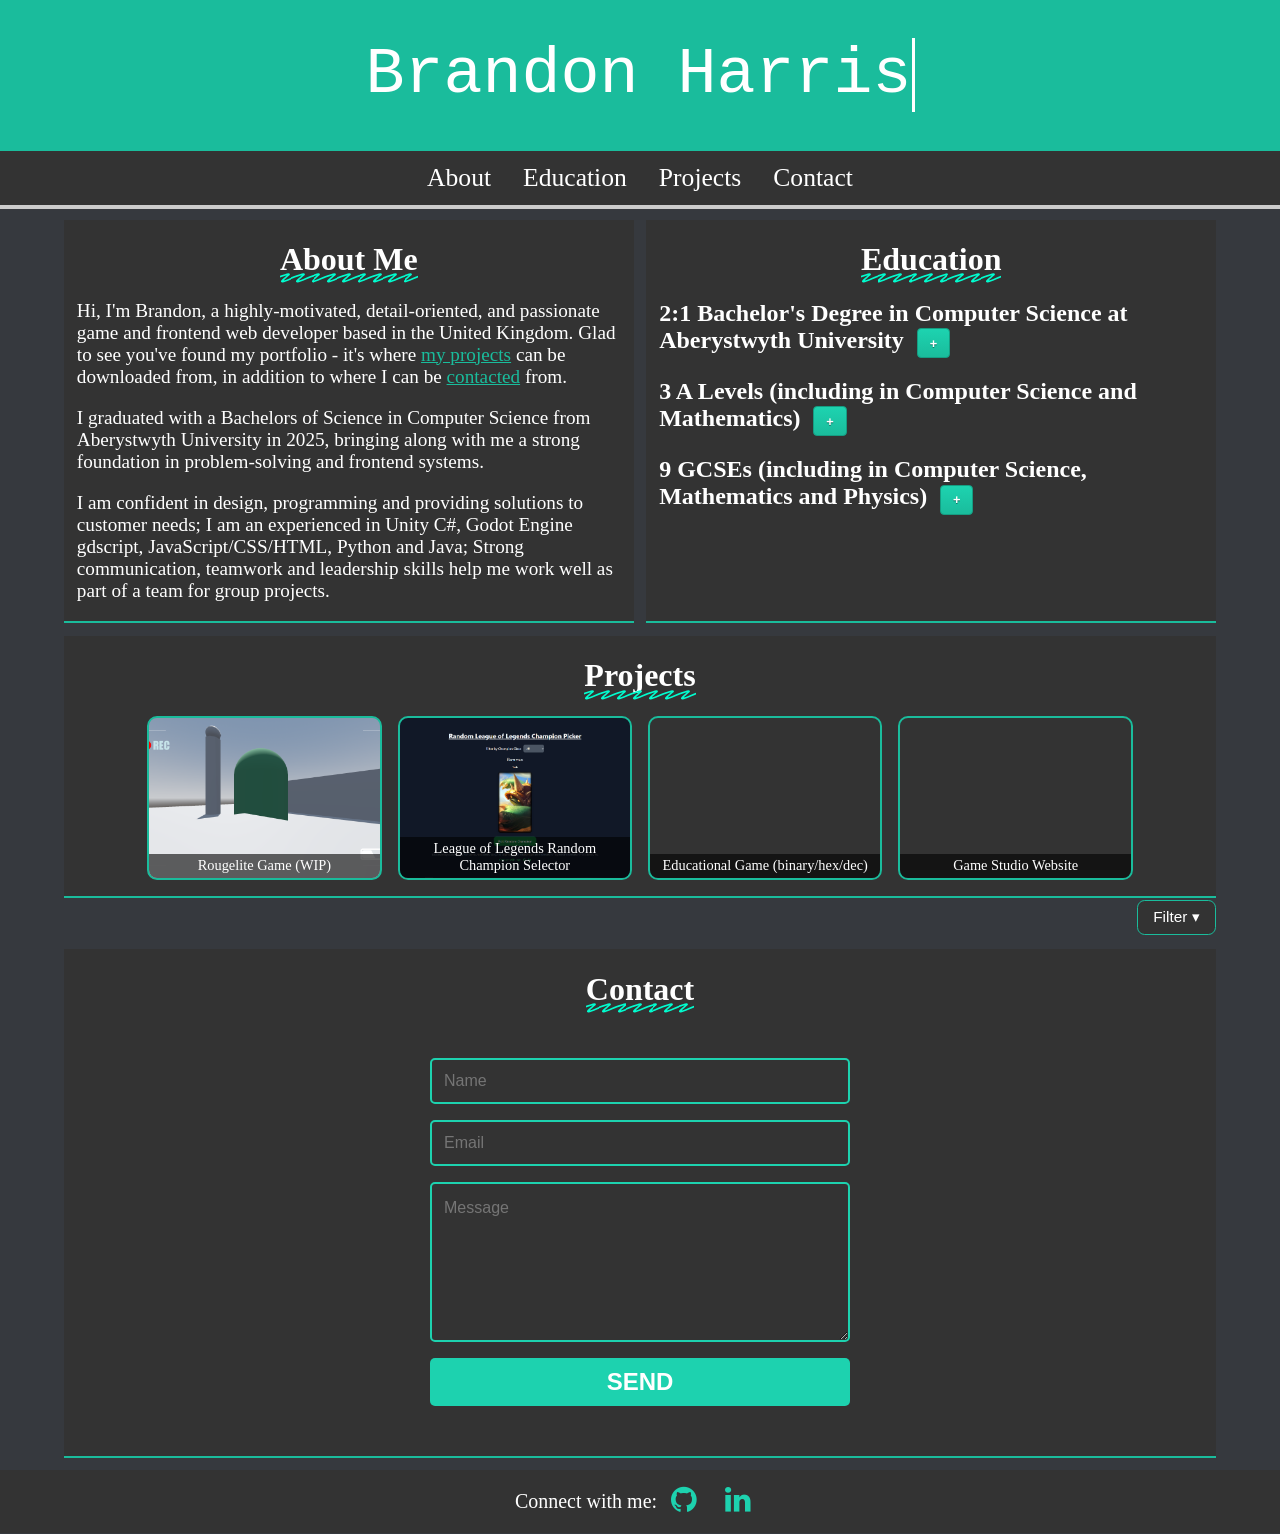
==== index.html @ b37c58f4 "Update index.html" ====
<!DOCTYPE html>
<html lang="en">
<head>
	<title>Brandon Harris: Friendly Neighbourhood Dev</title>
	<meta http-equiv="Content-Type" content="text/html; charset=utf-8">
	<meta property="og:title" content="Brandon Harris: Friendly Neighbourhood Dev">
	<meta name="viewport" content="width=device-width, initial-scale=1.0">
	<link rel="stylesheet" href="styles.css">
	<link rel="stylesheet" href="https://cdnjs.cloudflare.com/ajax/libs/font-awesome/4.7.0/css/font-awesome.min.css">

</head>

<body>
	<div class="header">
		<div class="wrapper">
			<div class="typing-demo">
				Brandon Harris
			</div>
		</div>
	</div>
	<div class="nav" id="nav">
		<ul>
			<li><a href="about.html">About</a></li>
			<li><a href="#education">Education</a></li>
			<li><a href="#projects">Projects</a></li>
			<li style="float:right"><a class="active" href="#contact">Contact</a></li>
		</ul>
		<div class="progress-container">
			<div class="progress-bar" id="indicator"></div>
		</div>
	</div>
	
	<div class="content">
		<div class="info-grid">
			<div class="sub-box base-box" id="about">
				<h1><span class="fancy">About Me</span></h1>
				<p>Hi, I'm Brandon, a highly-motivated, detail-oriented, and passionate game and frontend web developer based in the United Kingdom. Glad to see you've found my portfolio - it's where <a href="#projects">my projects</a> can be downloaded from, in addition to where I can be <a href="#contact">contacted</a> from.</p>
				<p>I graduated with a Bachelors of Science in Computer Science from Aberystwyth University in 2025, bringing along with me a strong foundation in problem-solving and frontend systems. </p>
				<p>I am confident in design, programming and providing solutions to customer needs; I am an experienced in Unity C#, Godot Engine gdscript, JavaScript/CSS/HTML, Python and Java; Strong communication, teamwork and leadership skills help me work well as part of a team for group projects.</p>
			</div>
			
			<div class="sub-box base-box" id="education">
				<h1><span class="fancy">Education</span></h1>
				<h2 data-id="bachelors">2:1 Bachelor's Degree in Computer Science at Aberystwyth University<button class="btn" onclick="displayText(this)">+</button></h2>
				<div class="revealed-content" style="display: none">
					<p>Experience and Skills gained:</p>
					<ul>
						<li>Game development pipeline as both an independent developer and leading a group project</li>
						<li>Developed communication skills by working on assigned cooperative projects alongside other students</li>
						<li>Confidence in Object-oriented Programming</li>
						<li>Programming languages worked with: Unity C#; Java; HTML/CSS/JavaScript; Kotlin; C & Arduino C.</li>
						<li>Understanding and effective application of advanced mathematical and computational concepts</li>
					</ul>
				</div>
				<h2 data-id="alevels">3 A Levels (including in Computer Science and Mathematics)<button class="btn" onclick="displayText(this)">+</button></h2>
				<div class="revealed-content" style="display: none">
					<p>Experience and Skills gained:</p>
					<ul>
						<li>Python: PyGame and simple Tkinter</li>
						<li>HTML and CSS: Simple static webpages</li>
						<li>Working with simple sorting algorithms and graphs</li>
						<li>More advanced programming knowledge (class inheritence and polymorphism; clear and concise commenting; clear naming conventions)</li>
					</ul>
				</div>
				<h2 data-id="gcses">9 GCSEs (including in Computer Science, Mathematics and Physics)<button class="btn" onclick="displayText(this)">+</button></h2>
				<div class="revealed-content" style="display: none">
					<p>Experience and Skills gained:</p>
					<ul>
						<li>Understanding of basic programming fundamentals (loops; methods; conditionals)</li>
						<li>Breaking down assigned problems into smaller, more managable tasks</li>
						<li>Developing and applying solutions to assigned problems</li>
					</ul>
				</div>
			</div>
		</div>

		<div class="box base-box" id="projects">
			<h1><span class="fancy">Projects</span></h1>
			<div class="project-list"></div>
			<button id="reveal-btn" class="btn">Show More Projects</button>
		</div>

		<div class="filter-wrapper">
			<button id="filterToggle" class="filter-btn">Filter ▾</button>
			<div id="filter-menu" class="filter-menu"></div>
		</div>

		<div class="box base-box" id="contact">
			<h1><span class="fancy">Contact</span></h1>
				<form action="https://formspree.io/f/mldpnpkn" method="POST">     
  					<input name="name" type="text" class="form-input" required placeholder="Name" />   
  					<input name="email" type="text" class="form-input" required placeholder="Email" />
  					<textarea name="message" class="form-input" required placeholder="Message"></textarea>
  					<input type="submit" value="SEND"/>
				</form>
		</div>

		<footer>
			<div id="socials">
				<ul>
					<li><p>Connect with me:</p></li>
					<li><a href="https://github.com/bharris-dev" class="fa fa-github"></a></li>
					<li><a href="https://www.linkedin.com/in/brandon-harris-dev/" class="fa fa-linkedin"></a></li>
				</ul>
			</div>
		</footer>	
		<!--<p class="modded" id="last_Mod"></p>-->
	
	<!-- Scripts Here -->
	
	<!-- Stickies navigation bar and scroll indicator to top when scrolled down -->
	<script src="/scripts/stickynav.js"></script>
	<!-- Click button to reveal text --> 
	<script src="/scripts/displaytext.js"></script>
	<script src="/scripts/projecttags.js"></script>
	<script src="/scripts/projects.js"></script>
	<script src="/scripts/updatecards.js"></script>
</body>
</html>
---- styles.css ----
/*
    REMINDERS
    ==============

    1. Create efficient media queries
*/

/* Google Fonts */
@import url(https://fonts.googleapis.com/css?family=Anonymous+Pro);

html{
    scroll-padding-top: 6vh;
    scroll-behavior: smooth;
}

body{
    background-color: #36393e;
}

html, body{
    margin: 0;
    padding: 0;
}

.header {
  padding: 3vw;
  text-align: center;
  background-color: #1abc9c;
  color: white;
}

.wrapper {
  display: grid;
  place-items: center;
}

.typing-demo {
  width: 14ch;
  animation: typing 2s steps(22), blink .5s step-end infinite alternate;
  white-space: nowrap;
  overflow: hidden;
  border-right: 3px solid;
  font-family: monospace;
  font-size: 5em;
}

@keyframes typing {
  from { width: 0 }
}
@keyframes blink {
  50% { border-color: transparent }
}

.nav{
    background-color: #333;
    overflow: hidden;
    font-size: clamp(1.2rem, 2vw, 2rem);
    z-index: 1;
}

.sticky {
    position: fixed;
    width:100%;
    top: 0;
    transition:0.5s;
    box-shadow: 0px 0px 20px black;
}

.sticky + .content{
    padding-top: 7vh;
}

.nav ul {
  list-style-type: none;
  margin: 0;
  padding: 0;
  overflow: hidden;
  display: flex;
  justify-content: center;
}

.nav li { float: left; }

.nav li a {
  display: block;
  color: white;
  text-align: center;
  padding: 0.75rem 1rem;
  text-decoration: none;
}

.nav li a:hover {
  background-color: #111;
}

/* Progress bar */
.progress-container {
  width: 100%;
  height: 4px;
  background: #ccc;
}

.progress-bar {
  height: 4px;
  background-image: linear-gradient(to right, #2CB1E0 , #1abc9c);
  width: 0%;
}

/* Boxes */
.base-box h1 {
    font-size: clamp(1.5rem, 2.5vw, 2.25rem);
    text-align: center;
}

.base-box h2{
    margin-left: 1vw;
	margin-right: 1vw;
}

.fancy {
  position: relative;
  white-space: nowrap;
}
.fancy:after {
    --deco-height: 0.3125em;
    content: "";
    position: absolute;
    left: 0;
    right: 0;
    bottom: calc(var(--deco-height) * -0.625);
    height: var(--deco-height);
    background-image: url("data:image/svg+xml,%3Csvg width='100' height='64' fill='none' xmlns='http://www.w3.org/2000/svg'%3E%3Cg clip-path='url(%23a)'%3E%3Cpath d='M-17 30.5C-1 22 72-4 54 13 37.9 28.2-2.5 57.5 16 55.5s72-29 104-40' stroke='%2300FDCF' stroke-width='10'/%3E%3C/g%3E%3Cdefs%3E%3CclipPath id='a'%3E%3Cpath fill='%23fff' d='M0 0h100v64H0z'/%3E%3C/clipPath%3E%3C/defs%3E%3C/svg%3E%0A");
    background-size: auto 100%;
    background-repeat: round;
    background-position: 0em;
}

.base-box p {
    font-size: clamp(1rem, 1.5vw, 1.25rem);
    margin-left: 1vw;
	margin-right: 1vw;
}

.base-box a {
    color: #1abc9c;
}

.base-box a:hover { color: gray; }

.box + .box{
    margin-top: 1vw;
}

.box{
    margin: 0.15vw;
    margin-top: -0.15vw;
    margin-left: 5vw;
    margin-right: 5vw;
    background-color: #333;
    overflow: hidden;
    border-bottom: 2px solid #1abc9c;
    color: white;
}

.info-grid {
    margin: 0.15vw;
    margin-top: 0.85vw;
    margin-left: 5vw;
    margin-right: 5vw;
    display: grid;
    grid-template-columns: 1fr 1fr;
    gap: 1vw;
    box-sizing: border-box;
}

.sub-box{
    color: white;
    background-color: #333;
    border-bottom: 2px solid #1abc9c;
}

.info-grid + .box{
    margin-top: 1vw;
}

.modded {
    color: gray;
    text-align: center;
}

.btn {
    margin-left: 1vw;
    background: linear-gradient(to bottom, #1dd2af 5%, #1abc9c 100%);
    background-color: #1abc9c;
    border-radius: 4px;
    border: 1px solid #159d82;
    display: inline-block;
    cursor: pointer;
    color: #ffffff;
    font-family: Arial;
    font-size: clamp(0.8rem, 0.9vw, 1rem);
    font-weight: bold;
    padding: 0.4rem 0.75rem;
    text-decoration: none;
    text-shadow: 0px 1px 0px #147a66;
}

.btn:hover, .btn.active {
    background:linear-gradient(to bottom, #b35252 5%, #b35959 100%);
    background-color:#b35252; 
    box-shadow: 0px 10px 14px -7px #732727;
    border:1px solid #8f2929;
    text-shadow:0px 1px 0px #8a3d3d;
}
.btn:active {
    position:relative;
    top:1px;
}

/* Modal */
.modal {
    display: none;
    position: fixed;
    z-index: 1000;
    left: 0;
    top: 0;
    width: 100%;
    height: 100%;
    overflow: auto;
    background-color: rgba(0, 0, 0, 0.7);
    animation: fadeIn 0.3s ease-in-out;
}

.modal-content {
    background-color: #333;
    color: white;
    margin: 8% auto;
    padding: 25px 35px;
    border-radius: 12px;
    border: 2px solid #1abc9c;
    width: min(90%, 44rem);
    box-shadow: 0 0 25px rgba(0, 0, 0, 0.5);
    animation: slideUp 0.3s ease-in-out;
    font-family: 'Anonymous Pro', monospace;
}

.close {
    color: #aaa;
    float: right;
    font-size: 28px;
    font-weight: bold;
    cursor: pointer;
    transition: color 0.2s ease;
}

.close:hover { color: #1abc9c; }

@keyframes fadeIn {
    from { opacity: 0; }
    to { opacity: 1; }
}

@keyframes slideUp {
    from {
        transform: translateY(30px);
        opacity: 0;
    }
    to {
        transform: translateY(0);
        opacity: 1;
    }
}

body.modal-open { overflow: hidden; }

.modal-images {
  display: flex;
  flex-wrap: wrap;
  justify-content: center;
  gap: 1rem;
  margin-top: 1rem;
}

.modal-images img {
  width: 200px;
  height: auto;
  border-radius: 10px;
  box-shadow: 0 0 10px rgba(0,0,0,0.3);
  transition: transform 0.2s;
}

.modal-images img:hover { transform: scale(1.05); }

/* Projects */

#projects {
    position: relative;
}

.project-list {
  display: flex;
  flex-wrap: wrap;
  gap: 1em;
  justify-content: center;
  margin-bottom: 1em;
}

.project-card {
  width: clamp(14rem, 18vw, 18rem);
  height: clamp(10rem, 15vw, 15rem);
  border-radius: 0.625em;
  overflow: hidden;
  cursor: pointer;
  position: relative;
  border: 2px solid #1abc9c;
  background-color: #333;
  background-size: cover;
  background-position: center;
  display: flex;
  align-items: flex-end;
  transition: transform 0.2s, box-shadow 0.2s, max-height 0.5s ease, opacity 0.5s ease;
  max-height: 10em;
  opacity: 1;
}

.project-card.hidden {
  max-height: 0;
  opacity: 0;
  margin: 0;
  padding: 0;
  pointer-events: none;
}

.project-card:hover {
  transform: scale(1.05);
  box-shadow: 0 0 10px #1abc9c;
}

.project-card p {
  background: rgba(0,0,0,0.6);
  width: 100%;
  text-align: center;
  margin: 0;
  padding: 0.25em;
  font-size: 0.9em;
  color: white;
}

#reveal-btn {
  display: block;
  margin: 0 auto 1em auto;
}

/* Forms */
form { max-width:420px; margin:50px auto; }

.form-input {
  color:white;
  font-family: Helvetica, Arial, sans-serif;
  font-weight:500;
  font-size: clamp(1rem, 1.2vw, 1.125rem);
  border-radius: 5px;
  background-color: transparent;
  border:2px solid #1dd2af;
  transition: all 0.3s;
  padding: 0.75rem;
  margin-bottom: 1rem;
  width:100%;
  box-sizing: border-box;
  outline:0;
}

.form-input:focus { border:2px solid #b35252; }

textarea {
  height: 10rem;
  line-height: 150%;
  resize:vertical;
}

[type="submit"] {
  font-family: 'Montserrat', Arial, Helvetica, sans-serif;
  width: 100%;
  background:#1dd2af;
  border-radius:5px;
  border:0;
  cursor:pointer;
  color:white;
  font-size: clamp(1.2rem, 2vw, 1.5rem);
  padding-top:10px;
  padding-bottom:10px;
  transition: all 0.3s;
  margin-top:-4px;
  font-weight:700;
}
[type="submit"]:hover {
    background: linear-gradient(45deg, #dfc016, #df2a2a);
}

/* Footer */
footer{
    text-align: center;
    background-color: #333;
    overflow: hidden;
    font-size: 1.25em;
    color: white;
}

.fa{
    color: #1dd2af;
    padding: 14px;
    text-decoration: none;
}

.fa:hover{ opacity: 0.7; }

footer a.fa{
    font-size: 1.5em;
}

footer ul {
    display: flex;
    justify-content: center;
    list-style: none;
    margin: 0 auto;
    padding: 0;
}

footer li{
    display: inline;
}

.box + footer{
    margin-top: 1vw;
}

/* Filter wrapper sits above the box */
.filter-wrapper {
    position: relative; /* so dropdown is positioned relative to button */
    margin-left: 5vw;   /* aligns with box margins */
    margin-right: 5vw;
    margin-bottom: 1em; /* spacing above the box */
    z-index: 200;       /* floats above everything */
}

/* Filter Toggle Button */
.filter-btn {
    padding: 0.5em 1em;
    border: 1px solid #1abc9c;
    border-radius: 0.5em;
    background: #333;
    color: white;
    cursor: pointer;
    font-size: clamp(0.9rem, 1.2vw, 1rem);
    transition: background .2s, color .2s;
}

.filter-btn:hover {
    background: #1abc9c;
    color: black;
}

/* Dropdown Menu */
.filter-wrapper {
    position: relative;   /* relative positioning for the dropdown */
    display: flex;
    justify-content: flex-end; /* aligns button to the right */
    margin-left: 5vw;     /* same horizontal margin as box */
    margin-right: 5vw;
    margin-bottom: 1em;   /* spacing above box */
    width: calc(100% - 10vw); /* matches box width */
    z-index: 200;
}

/* Filter button */
.filter-btn {
    padding: 0.5em 1em;
    border: 1px solid #1abc9c;
    border-radius: 0.5em;
    background: #333;
    color: white;
    cursor: pointer;
    font-size: clamp(0.9rem, 1.2vw, 1rem);
    transition: background .2s, color .2s;
}

.filter-btn:hover {
    background: #1abc9c;
    color: black;
}

/* Dropdown Menu */
.filter-menu {
    position: absolute;
    top: 100%;
    right: 0;

    background: #333;
    border: 1px solid #1abc9c;
    border-radius: 0.75em;
    padding: 0.75em;

    min-width: 12rem;
    max-width: min(90vw, 26rem);

    display: grid;
    grid-template-columns: repeat(auto-fill, minmax(min(7rem, 40%), 1fr));
    gap: 0.5em;

    box-shadow: 0 4px 22px rgba(0,0,0,0.35);

    opacity: 0;
    pointer-events: none;
    transform: translateY(-8px);
    transition: opacity .18s ease, transform .18s ease;

    z-index: 999;
}

.filter-menu.open {
    opacity: 1;
    pointer-events: all;
    transform: translateY(0);
}

/* Labels inside dropdown */
.filter-menu label {
    display: flex;
    align-items: center;
    gap: 0.4em;

    background: #444;
    padding: 0.5em 0.6em;
    border-radius: 0.5em;
    cursor: pointer;

    font-size: clamp(0.8rem, 1vw, 0.95rem);
    color: white;
    user-select: none;
    transition: background .15s ease;
}

.filter-menu label:hover {
    background: #555;
}

.filter-menu input[type="checkbox"] {
    width: 1rem;
    height: 1rem;
    accent-color: #1abc9c;
}

@media only screen and (max-width: 1000px) {

    .typing-demo {
      font-size: 3em;
    }

	.info-grid {
		margin-top: 3.55vw;
		grid-template-columns: 1fr;
		row-gap: 3vw;
	}

    .base-box h1 {
        font-size: 1.15em;
    }

    .base-box h2{
        font-size: 1em;
    }

    .base-box p {
        font-size: 0.8em;
    }

	.info-grid + .box{
		margin-top: 3vw;
	}

	.box + .box{
		margin-top: 3vw;
	}

    .modded{
        font-size: 0.75em;
    }

    .project-card {
        width: 140px;
        height: 120px;
    }

    .project-info h2 {
        font-size: 0.85em;
    }

    .project-info p {
        font-size: 0.65em;
    }

	form {
        max-width: 90%;
        margin: 30px auto;
    }

    .form-input {
        font-size: 1rem;
        padding: 0.6rem;
    }

    textarea {
        height: 7rem;
    }

    [type="submit"] {
        font-size: 1.1rem;
        padding: 0.6rem;
    }

	.box + footer{
		margin-top: 3vw;
	}

    .filter-wrapper {
        width: 90%;
        margin-left: 5%;
        margin-right: 5%;
    }

    .filter-btn {
        font-size: clamp(0.7rem, 2vw, 0.9rem);
        padding: 0.4em 0.8em;
    }

    .filter-menu {
        min-width: 10rem;
        grid-template-columns: repeat(auto-fill, minmax(min(6rem, 45%), 1fr));
        padding: 0.5em;
    }

    .filter-menu label {
        font-size: clamp(0.7rem, 1.5vw, 0.85rem);
        padding: 0.4em 0.5em;
    }
}
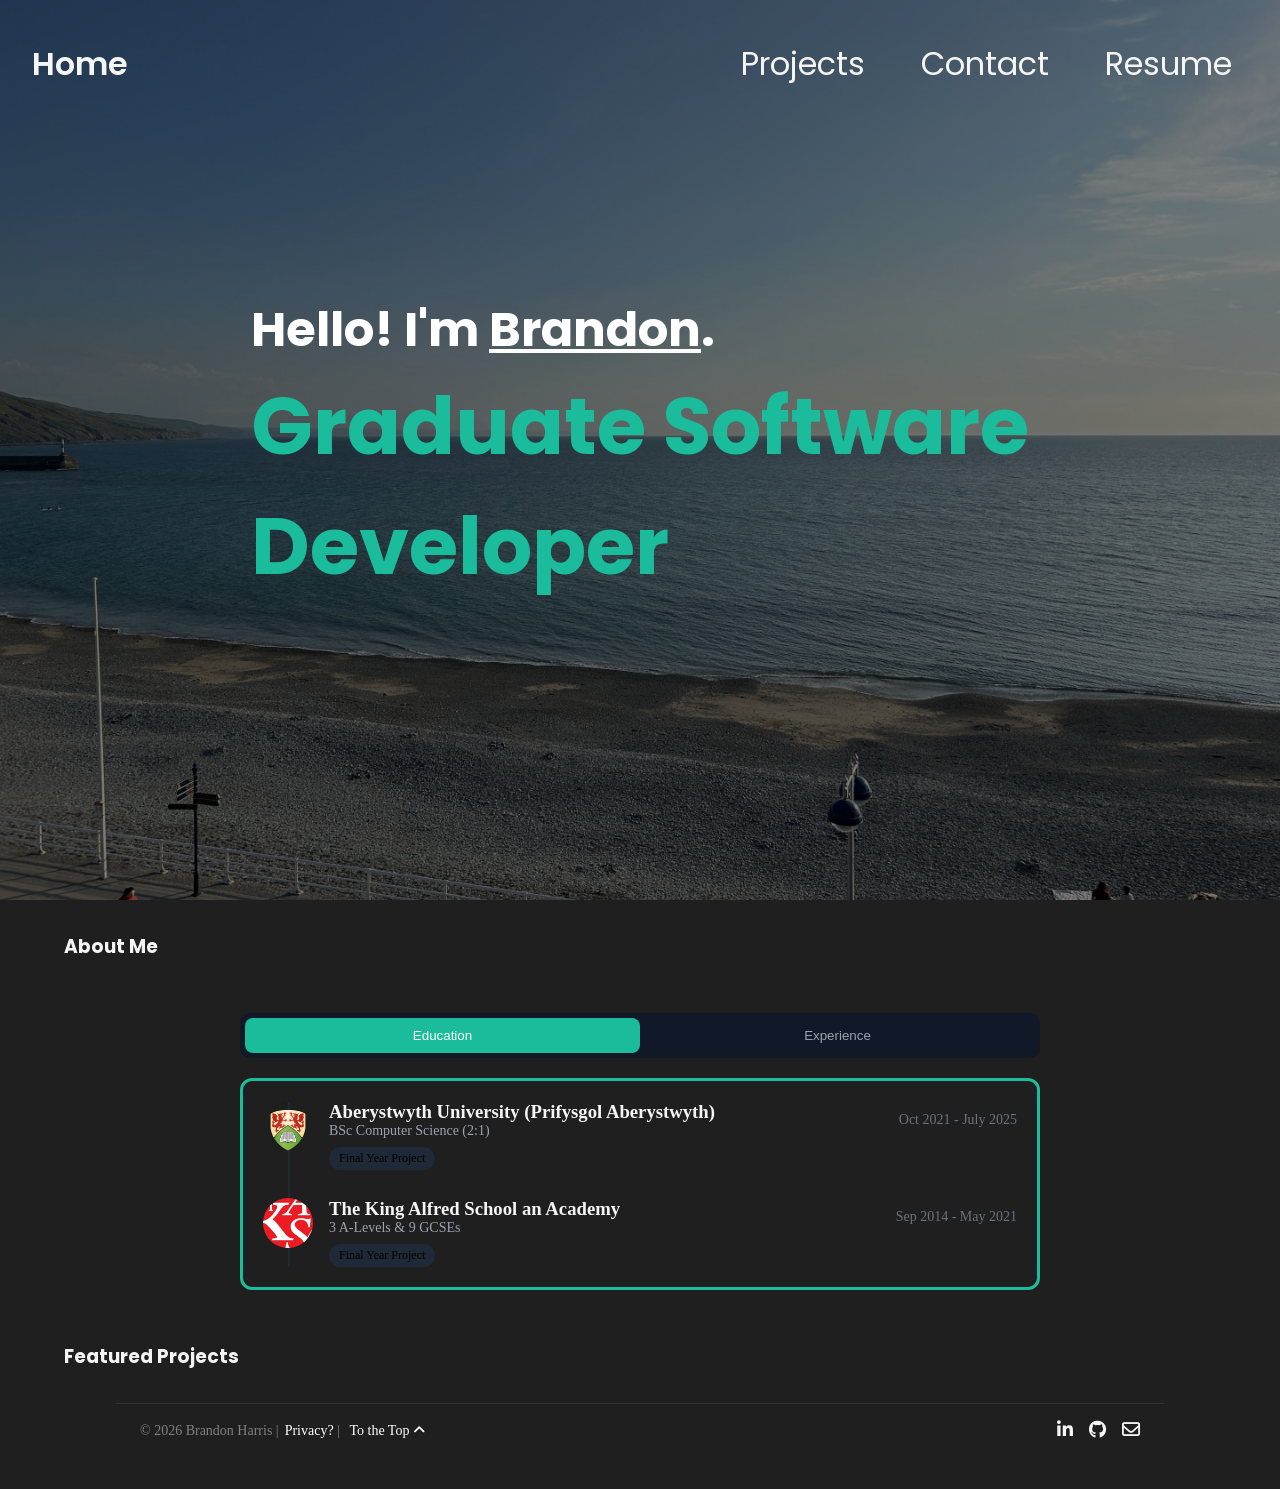
==== commit 23a260cf: "New website layout" ====
--- a/index.html
+++ b/index.html
@@ -2,118 +2,109 @@
 <html lang="en">
 <head>
 	<title>Brandon Harris: Friendly Neighbourhood Dev</title>
-	<meta http-equiv="Content-Type" content="text/html; charset=utf-8">
+
 	<meta property="og:title" content="Brandon Harris: Friendly Neighbourhood Dev">
 	<meta name="viewport" content="width=device-width, initial-scale=1.0">
-	<link rel="stylesheet" href="styles.css">
-	<link rel="stylesheet" href="https://cdnjs.cloudflare.com/ajax/libs/font-awesome/4.7.0/css/font-awesome.min.css">
-
+	<link rel="stylesheet" href="styles/styles.css">
+	<link rel="stylesheet" href="styles/home.css">
+	<link rel="stylesheet" href="https://cdnjs.cloudflare.com/ajax/libs/font-awesome/6.5.0/css/all.min.css">
 </head>
 
-<body>
-	<div class="header">
-		<div class="wrapper">
-			<div class="typing-demo">
-				Brandon Harris
+<body class="home" id="top">
+	<base-nav></base-nav>
+	<section class="hero">
+		<div class="hero-content">
+			<div class="hero-text">
+				<h1>Hello! I'm <span style="text-decoration: underline;">Brandon</span>.</h1>
+				<h2>Graduate Software</h2>
+				<h2>Developer</h2>
 			</div>
 		</div>
-	</div>
-	<div class="nav" id="nav">
-		<ul>
-			<li><a href="about.html">About</a></li>
-			<li><a href="#education">Education</a></li>
-			<li><a href="#projects">Projects</a></li>
-			<li style="float:right"><a class="active" href="#contact">Contact</a></li>
-		</ul>
-		<div class="progress-container">
-			<div class="progress-bar" id="indicator"></div>
-		</div>
-	</div>
+	</section>
+
+	<div class="auto-pad"></div>
 	
-	<div class="content">
-		<div class="info-grid">
-			<div class="sub-box base-box" id="about">
-				<h1><span class="fancy">About Me</span></h1>
-				<p>Hi, I'm Brandon, a highly-motivated, detail-oriented, and passionate game and frontend web developer based in the United Kingdom. Glad to see you've found my portfolio - it's where <a href="#projects">my projects</a> can be downloaded from, in addition to where I can be <a href="#contact">contacted</a> from.</p>
-				<p>I graduated with a Bachelors of Science in Computer Science from Aberystwyth University in 2025, bringing along with me a strong foundation in problem-solving and frontend systems. </p>
-				<p>I am confident in design, programming and providing solutions to customer needs; I am an experienced in Unity C#, Godot Engine gdscript, JavaScript/CSS/HTML, Python and Java; Strong communication, teamwork and leadership skills help me work well as part of a team for group projects.</p>
-			</div>
-			
-			<div class="sub-box base-box" id="education">
-				<h1><span class="fancy">Education</span></h1>
-				<h2 data-id="bachelors">2:1 Bachelor's Degree in Computer Science at Aberystwyth University<button class="btn" onclick="displayText(this)">+</button></h2>
-				<div class="revealed-content" style="display: none">
-					<p>Experience and Skills gained:</p>
-					<ul>
-						<li>Game development pipeline as both an independent developer and leading a group project</li>
-						<li>Developed communication skills by working on assigned cooperative projects alongside other students</li>
-						<li>Confidence in Object-oriented Programming</li>
-						<li>Programming languages worked with: Unity C#; Java; HTML/CSS/JavaScript; Kotlin; C & Arduino C.</li>
-						<li>Understanding and effective application of advanced mathematical and computational concepts</li>
-					</ul>
+	<main><article>
+		<section>
+			<h1>About Me</h1>
+		</section>
+
+		<div class="auto-pad"></div>
+
+		<section><div class="container">
+				<div class="tabs">
+					<button class="tab active" onclick="showTab('education', this)">Education</button>
+					<button class="tab" onclick="showTab('experience', this)">Experience</button>
 				</div>
-				<h2 data-id="alevels">3 A Levels (including in Computer Science and Mathematics)<button class="btn" onclick="displayText(this)">+</button></h2>
-				<div class="revealed-content" style="display: none">
-					<p>Experience and Skills gained:</p>
-					<ul>
-						<li>Python: PyGame and simple Tkinter</li>
-						<li>HTML and CSS: Simple static webpages</li>
-						<li>Working with simple sorting algorithms and graphs</li>
-						<li>More advanced programming knowledge (class inheritence and polymorphism; clear and concise commenting; clear naming conventions)</li>
-					</ul>
+
+				<div id="education" class="tab-content active">
+					<div class="big-card">
+						
+						<div class="item">
+							<img src="./images/aber_logo.png" class="logo" alt="Aberystwyth University logo">
+							<div class="right">
+								<div class="header">
+									<div>
+										<h3>Aberystwyth University (Prifysgol Aberystwyth)</h3>
+										<div class="role">BSc Computer Science (2:1)</div>
+									</div>
+									<div class="date">Oct 2021 - July 2025</div>
+								</div>
+								<span class="badge">Final Year Project</span>
+							</div>
+						</div>
+
+						<div class="item">
+							<img src="./images/tkasa_logo.jpg" class="logo" alt="TKASA logo">
+							<div class="right">
+								<div class="header">
+									<div>
+										<h3>The King Alfred School an Academy</h3>
+										<div class="role">3 A-Levels & 9 GCSEs</div>
+									</div>
+									<div class="date">Sep 2014 - May 2021</div>
+								</div>
+								<span class="badge">Final Year Project</span>
+							</div>
+						</div>
+
+					</div>
 				</div>
-				<h2 data-id="gcses">9 GCSEs (including in Computer Science, Mathematics and Physics)<button class="btn" onclick="displayText(this)">+</button></h2>
-				<div class="revealed-content" style="display: none">
-					<p>Experience and Skills gained:</p>
-					<ul>
-						<li>Understanding of basic programming fundamentals (loops; methods; conditionals)</li>
-						<li>Breaking down assigned problems into smaller, more managable tasks</li>
-						<li>Developing and applying solutions to assigned problems</li>
-					</ul>
+
+				<div id="experience" class="tab-content">
+					<div class="big-card">
+						<div class="item">
+							<img src="./images/berrowjfc_logo.png" class="logo" alt="Berrow JFC logo">
+							<div class="right">
+								<div class="header">
+									<div>
+										<h3>Berrow JFC (Volunteer)</h3>
+										<div class="role">Junior Football Coach</div>
+									</div>
+									<div class="date">Oct 2021 - July 2025</div>
+								</div>
+								<ul>
+									<li>Level 1 coaching certificate</li>
+								</ul>
+							</div>
+						</div>
+					</div>
 				</div>
-			</div>
-		</div>
 
-		<div class="box base-box" id="projects">
-			<h1><span class="fancy">Projects</span></h1>
-			<div class="project-list"></div>
-			<button id="reveal-btn" class="btn">Show More Projects</button>
-		</div>
+			</div></section>
 
-		<div class="filter-wrapper">
-			<button id="filterToggle" class="filter-btn">Filter ▾</button>
-			<div id="filter-menu" class="filter-menu"></div>
-		</div>
+		<div class="auto-pad"></div>
 
-		<div class="box base-box" id="contact">
-			<h1><span class="fancy">Contact</span></h1>
-				<form action="https://formspree.io/f/mldpnpkn" method="POST">     
-  					<input name="name" type="text" class="form-input" required placeholder="Name" />   
-  					<input name="email" type="text" class="form-input" required placeholder="Email" />
-  					<textarea name="message" class="form-input" required placeholder="Message"></textarea>
-  					<input type="submit" value="SEND"/>
-				</form>
-		</div>
+		<section>
+			<h1>Featured Projects</h1>
+		</section>
 
-		<footer>
-			<div id="socials">
-				<ul>
-					<li><p>Connect with me:</p></li>
-					<li><a href="https://github.com/bharris-dev" class="fa fa-github"></a></li>
-					<li><a href="https://www.linkedin.com/in/brandon-harris-dev/" class="fa fa-linkedin"></a></li>
-				</ul>
-			</div>
-		</footer>	
-		<!--<p class="modded" id="last_Mod"></p>-->
+	</article></main>
+	
+	<base-footer></base-footer>
 	
 	<!-- Scripts Here -->
-	
-	<!-- Stickies navigation bar and scroll indicator to top when scrolled down -->
-	<script src="/scripts/stickynav.js"></script>
-	<!-- Click button to reveal text --> 
-	<script src="/scripts/displaytext.js"></script>
-	<script src="/scripts/projecttags.js"></script>
-	<script src="/scripts/projects.js"></script>
-	<script src="/scripts/updatecards.js"></script>
+	<script src="/scripts/baseElements.js"></script>
+	<script src="/scripts/tabs.js"></script>
 </body>
 </html>
--- a/styles/styles.css
+++ b/styles/styles.css
@@ -0,0 +1,334 @@
+/*
+    REMINDERS
+    ==============
+
+    1. Create efficient media queries
+*/
+
+/* Google Fonts */
+@import url(https://fonts.googleapis.com/css?family=Anonymous+Pro);
+@import url('https://fonts.googleapis.com/css2?family=Akaya+Kanadaka&display=swap');
+@import url('https://fonts.googleapis.com/css2?family=Poppins:ital,wght@0,100;0,200;0,300;0,400;0,500;0,600;0,700;0,800;0,900;1,100;1,200;1,300;1,400;1,500;1,600;1,700;1,800;1,900&display=swap');
+
+:root {
+    --default-element-colour: rgba(31, 31, 31);
+    --default-font: Arial, Helvetica, sans-serif;
+    --style-colour: #1abc9c;
+    --base-width: 1000px;
+    --max-width: 1600px;
+    --nav-content-height: 64px;
+    --nav-padding-y: 32px;
+    --navbar-total-height: var(--nav-content-height) + (var(--nav-padding-y) * 2);
+    --text-colour: whitesmoke;
+}
+
+html{
+    scroll-behavior: smooth;
+}
+
+body{
+    background-color: var(--default-element-colour);
+    padding-top: calc(var(--navbar-total-height));
+}
+
+* {
+    margin: 0;
+    padding: 0;
+}
+
+p{
+    color: var(--text-colour);
+}
+
+.navbar {
+    display: flex;
+    align-items: center;
+    justify-content: center;
+    position: fixed;
+    top: 0;
+    width: 100%;
+    transition: background 0.3s ease;
+    z-index: 1000;
+    margin: 0;
+    height: var(--nav-content-height);
+    padding: var(--nav-padding-y) 0;
+
+    animation: nav-transparent linear both;
+    animation-timeline: scroll();
+    animation-range: 0px 100px;
+
+    font-family: 'Poppins', sans-serif;
+}
+
+@keyframes nav-transparent {
+    from {
+        background-color: transparent;
+    }
+    to {
+        background-color: var(--default-element-colour);
+    }
+}
+
+.navbar-container{
+    display: flex;
+    align-items: center;
+    justify-content: space-between;
+    width: 100%;
+    padding: 0 2rem;
+    max-width: var(--max-width);
+}
+
+.navbar-logo{
+    font-size: xx-large;
+    font-weight: 600;
+    color: whitesmoke;
+    text-decoration: none;
+    cursor: pointer;
+}
+
+.navbar-container .navbar-menu{
+    display: flex;
+    text-align: center;
+    gap: 1.5rem;
+    list-style: none;
+}
+
+.navbar-container .navbar-menu li a{
+    text-decoration: none;
+    font-size: xx-large;
+    color: whitesmoke;
+    border-bottom: 3px solid transparent;
+    transition: border-color 0.2s ease;
+}
+
+.navbar-container .navbar-menu li a:hover{
+    border-bottom-color: var(--style-colour);
+}
+
+.navbar-container .navbar-menu li a span {
+    display: inline-block;
+    padding: 0.25rem 1rem;
+    border-radius: 0.25rem;
+    transition: background-color 0.2s;
+}
+
+.navbar ul li a:hover span {
+    background-color: rgba(255, 255, 255, 0.2);
+}
+
+.navbar-toggle{
+    display: none;
+    background: transparent;
+    padding: 10px;
+    border: none;
+    cursor: pointer;
+    color: whitesmoke;
+}
+
+.navbar-toggle i {
+    font-size: 32px;
+    cursor: pointer;
+}
+
+/* Hide close icon by default */
+.navbar-toggle .fa-xmark {
+    display: none;
+}
+
+/* When active, swap icons */
+.navbar-toggle.active .fa-bars {
+    display: none;
+}
+
+.navbar-toggle.active .fa-xmark {
+    display: inline;
+}
+
+.auto-pad{
+    padding: 1rem 0;
+}
+
+/* Boxes */
+.base-box h1 {
+    font-size: 3rem;
+    text-align: center;
+}
+
+.base-box h2{
+    margin-left: 1vw;
+	margin-right: 1vw;
+}
+
+.fancy {
+  position: relative;
+  white-space: nowrap;
+}
+.fancy:after {
+    --deco-height: 0.3125em;
+    content: "";
+    position: absolute;
+    left: 0;
+    right: 0;
+    bottom: calc(var(--deco-height) * -0.625);
+    height: var(--deco-height);
+    background-image: url("data:image/svg+xml,%3Csvg width='100' height='64' fill='none' xmlns='http://www.w3.org/2000/svg'%3E%3Cg clip-path='url(%23a)'%3E%3Cpath d='M-17 30.5C-1 22 72-4 54 13 37.9 28.2-2.5 57.5 16 55.5s72-29 104-40' stroke='%2300FDCF' stroke-width='10'/%3E%3C/g%3E%3Cdefs%3E%3CclipPath id='a'%3E%3Cpath fill='%23fff' d='M0 0h100v64H0z'/%3E%3C/clipPath%3E%3C/defs%3E%3C/svg%3E%0A");
+    background-size: auto 100%;
+    background-repeat: round;
+    background-position: 0em;
+}
+
+.base-box p {
+    font-size: clamp(1rem, 1.5vw, 1.25rem);
+    margin-left: 1vw;
+	margin-right: 1vw;
+}
+
+.base-box a {
+    color: #1abc9c;
+}
+
+.base-box a:hover { color: gray; }
+
+.box{
+    color: white;
+}
+
+.sub-box{
+    color: white;
+    background-color: #333;
+    border-bottom: 2px solid #1abc9c;
+}
+
+
+.modded {
+    color: gray;
+    text-align: center;
+}
+
+.btn {
+    margin-left: 1vw;
+    background: linear-gradient(to bottom, #1dd2af 5%, #1abc9c 100%);
+    background-color: #1abc9c;
+    border-radius: 4px;
+    border: 1px solid #159d82;
+    display: inline-block;
+    cursor: pointer;
+    color: #ffffff;
+    font-family: Arial;
+    font-size: clamp(0.8rem, 0.9vw, 1rem);
+    font-weight: bold;
+    padding: 0.4rem 0.75rem;
+    text-decoration: none;
+    text-shadow: 0px 1px 0px #147a66;
+}
+
+.btn:hover, .btn.active {
+    background:linear-gradient(to bottom, #b35252 5%, #b35959 100%);
+    background-color:#b35252; 
+    box-shadow: 0px 10px 14px -7px #732727;
+    border:1px solid #8f2929;
+    text-shadow:0px 1px 0px #8a3d3d;
+}
+.btn:active {
+    position:relative;
+    top:1px;
+}
+
+/* ******* */
+/* #Footer */
+/* ******* */
+
+.footer {
+    display: flex;
+    justify-content: space-between;
+    align-items: center;
+    padding: 16px 24px;
+    border-top: 1px solid rgba(255,255,255,0.08);
+    font-size: 14px;
+    flex-wrap: wrap;
+    gap: 10px;
+    max-width: 1000px;
+    margin: 2rem auto;
+}
+
+.footer-left {
+    color: grey;
+}
+
+.footer-left a {
+    color: #fff;
+    text-decoration: none;
+    margin-left: 6px;
+}
+
+.footer-left a:hover {
+    text-decoration: underline;
+}
+
+.footer-left a:hover span i {
+    color: var(--style-colour);
+}
+
+.footer-icons {
+    display: flex;
+    gap: 16px;
+}
+
+.footer-icons a {
+    color: var(--text-colour);
+    text-decoration: none;
+    font-size: 18px;
+    transition: color 0.2s ease;
+}
+
+.footer-icons a:hover {
+    color: var(--style-colour);
+}
+      /* Mobile behavior */
+    @media (max-width: 640px) {
+      .footer {
+        flex-direction: column;
+        text-align: center;
+      }
+
+      .footer-icons {
+        order: -1; /* move icons above text */
+        justify-content: center;
+      }
+
+      .footer-left {
+        width: 100%;
+      }
+    }
+
+@media (max-width: 880px) {
+    .navbar-container .navbar-menu{
+        display: none;
+        flex-direction: column;
+        align-items: flex-start;
+        gap: 1.7rem !important;
+        position: absolute;
+        height: 100vh;
+        width: 250px;
+        top: 0;
+        right: 0;
+        padding: 5rem 1.5rem;
+        box-shadow: 0 10 10px rgba(0, 0, 0, 0.5);
+        backdrop-filter: blur(10px);
+    }
+
+    .navbar-container .navbar-menu.active{
+        display: flex;
+    }
+
+    .navbar-toggle{
+        display: block;
+        z-index: 999;
+    }
+
+    .project-card {
+        width: 80vw;
+    }
+
+
+}
--- a/styles/home.css
+++ b/styles/home.css
@@ -0,0 +1,262 @@
+:root {
+  --logo-size: 50px;
+  --timeline-x: calc(var(--logo-size) / 2);
+}
+
+body.home {
+    padding-top: 0;
+}
+
+.hero {
+  height: 100vh;
+  background-image: url('/images/hero.jpg');
+  background-size: cover;
+  background-position: center;
+  background-repeat: no-repeat;
+
+  display: flex;
+  align-items: center;
+  justify-content: space-between;
+
+  position: relative;
+  color: white;
+  text-align: center;
+
+  margin: auto 0;
+}
+
+.hero::before {
+  content: "";
+  position: absolute;
+  inset: 0;
+  background: rgba(0, 0, 0, 0.5); /* dark overlay */
+}
+
+.hero-content{
+  display: flex;
+  margin: auto;
+
+  gap: 12rem;
+  align-items: center;
+}
+
+.hero-content .hero-text {
+  position: relative;
+  text-align: left;
+}
+
+.hero-content .hero-text h1{
+    font-size: 3rem;
+    font-family: 'Poppins', sans-serif;
+}
+
+.hero-content .hero-text h2{
+    font-size: 5rem;
+    color: var(--style-colour);
+    font-family: 'Poppins', sans-serif;
+}
+
+article{
+  display: flex;
+  flex-direction: column;
+  margin: auto;
+  width: min(90%, var(--max-width));
+  /*outline: red solid 1px;*/
+}
+
+article h1{
+  color: whitesmoke;
+  font-family: 'Poppins', sans-serif;
+}
+
+/*
+section{
+  outline: green solid 1px;
+}
+*/
+
+.container {
+  max-width: 800px;
+  margin: 20px auto;
+  padding: 0 16px;
+}
+
+/* Tabs */
+.tabs {
+  display: flex;
+  background: #111827;
+  border-radius: 10px;
+  padding: 5px;
+}
+
+.tab {
+  flex: 1;
+  padding: 10px;
+  background: transparent;
+  border: none;
+  color: #9ca3af;
+  cursor: pointer;
+  border-radius: 8px;
+}
+
+.tab.active {
+  background: var(--style-colour);
+  color: white;
+}
+
+/* Content */
+.tab-content {
+  display: none;
+  margin-top: 20px;
+}
+
+.tab-content.active {
+  display: block;
+}
+
+/* BIG CARD */
+.big-card {
+  background: var(--bg-colour);
+  border: 3px solid var(--style-colour);
+  border-radius: 12px;
+  padding: 20px;
+  position: relative;
+}
+
+/* Timeline line */
+.big-card::before {
+  content: "";
+  position: absolute;
+  left: calc(20px + var(--timeline-x)); /* padding + center of logo */
+  top: 20px;
+  bottom: 20px;
+  width: 2px;
+  background: #1f2937;
+}
+
+.container h3{
+  color: whitesmoke;
+}
+
+/* ITEM (grid layout) */
+.item {
+  display: grid;
+  grid-template-columns: var(--logo-size) 1fr;
+  column-gap: 16px;
+  position: relative;
+  padding-bottom: 28px;
+}
+
+.item:last-child {
+  padding-bottom: 0;
+}
+
+/* Logo */
+.logo {
+  width: var(--logo-size);
+  height: var(--logo-size);
+  border-radius: 50%;
+  object-fit: contain;
+}
+
+/* Right content */
+.right {
+  width: 100%;
+}
+
+/* Header */
+.header {
+  display: flex;
+  justify-content: space-between;
+  align-items: center;
+}
+
+.role {
+  color: #9ca3af;
+  font-size: 14px;
+}
+
+.date {
+  color: #6b7280;
+  font-size: 14px;
+}
+
+/* Lists */
+.container ul {
+  margin-top: 10px;
+  padding-left: 20px;
+}
+
+.container li {
+  margin-bottom: 6px;
+}
+
+/* Badge */
+.badge {
+  display: inline-block;
+  padding: 4px 10px;
+  background: #1f2937;
+  border-radius: 999px;
+  font-size: 12px;
+  margin-top: 8px;
+  margin-right: 5px;
+}
+
+
+
+@media (max-width: 880px){
+  .hero-content .hero-text {
+    text-align: center;
+  }
+  .hero-content .hero-text h1{
+    font-size: clamp(2rem, 5.45vw, 3rem);
+  }
+  .hero-content .hero-text h2{
+    font-size: clamp(2rem, 10vw, 5rem);
+  }
+  article h1{
+    text-align: center;
+  }
+}
+
+@media (max-width: 600px) {
+  :root {
+    --logo-size: 40px;
+  }
+
+  /* Reduce padding */
+  .big-card {
+    padding: 16px;
+  }
+
+  /* Shift timeline closer */
+  .big-card::before {
+    left: calc(16px + var(--logo-size) / 2);
+  }
+
+  .item::before {
+    left: calc(16px + var(--logo-size) / 2 - 6px);
+  }
+
+  /* Stack header instead of side-by-side */
+  .header {
+    flex-direction: column;
+    align-items: flex-start;
+    gap: 4px;
+  }
+
+  .date {
+    font-size: 13px;
+  }
+
+  /* Slightly tighter spacing */
+  .item {
+    padding-bottom: 20px;
+    column-gap: 12px;
+  }
+
+  .container ul {
+    padding-left: 16px;
+  }
+
+}
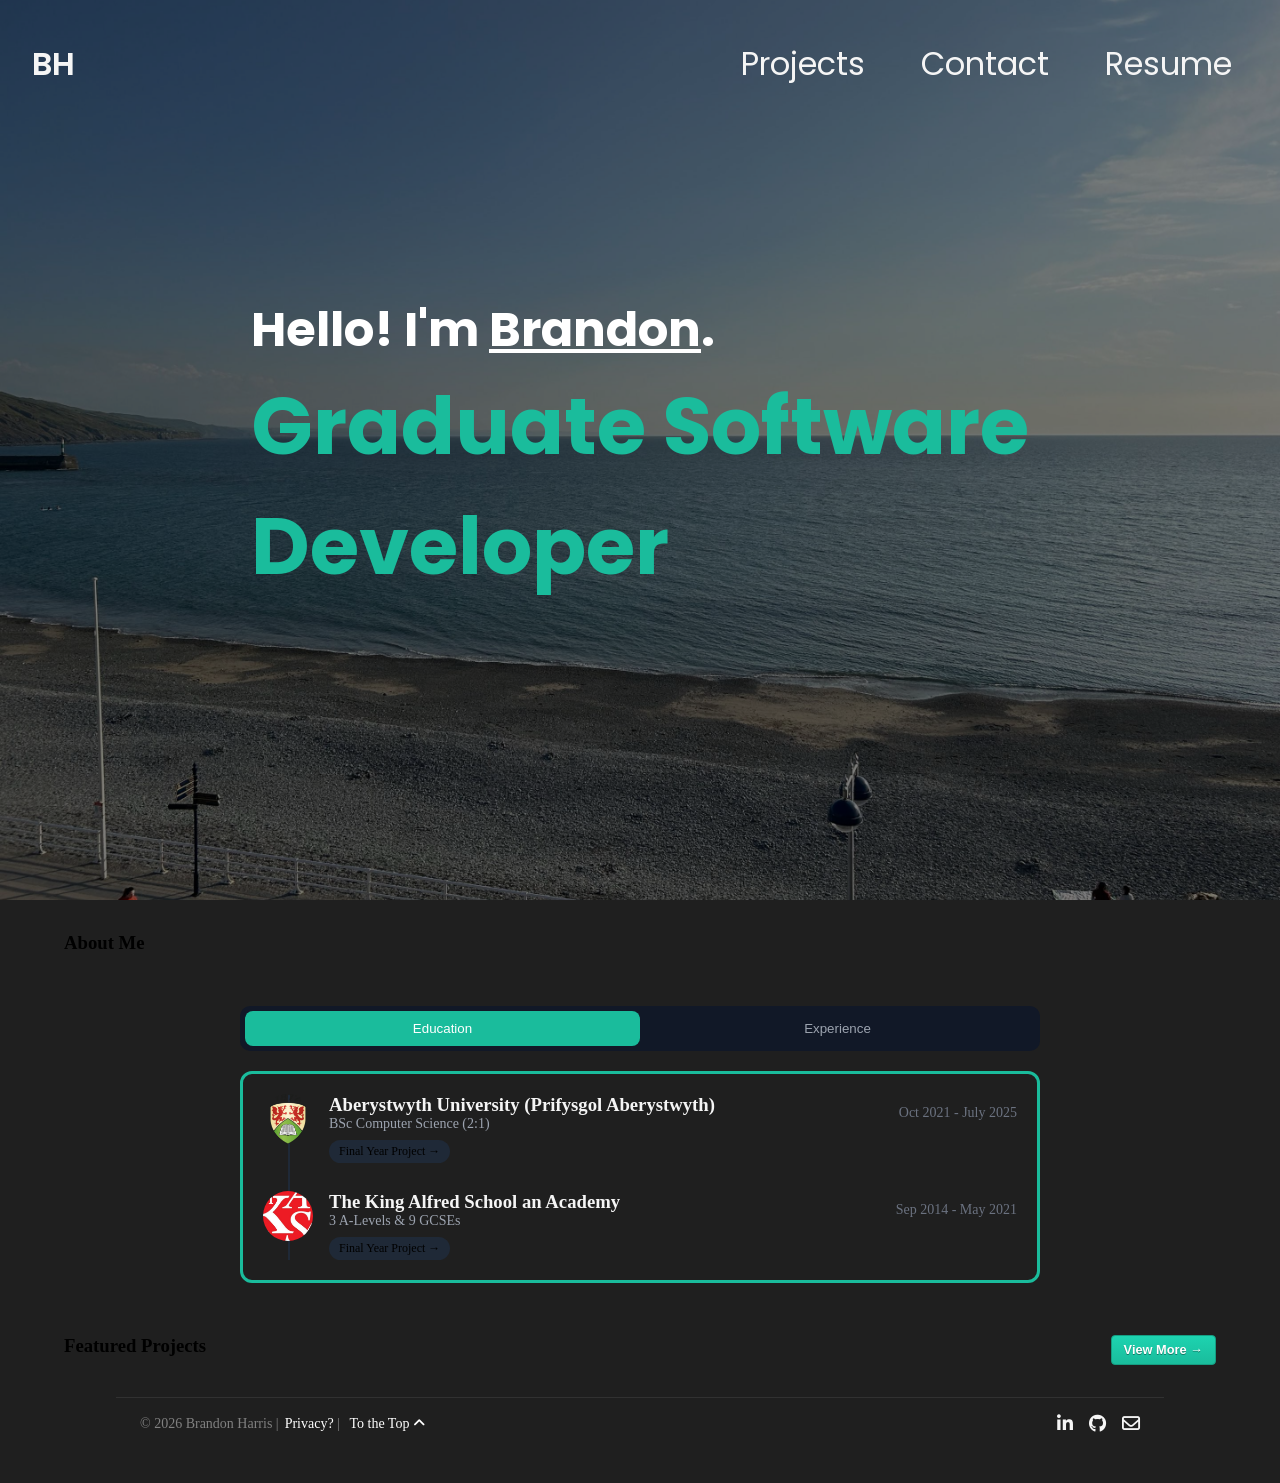
==== commit b5bea387: "styling" ====
--- a/index.html
+++ b/index.html
@@ -50,7 +50,7 @@
 									</div>
 									<div class="date">Oct 2021 - July 2025</div>
 								</div>
-								<span class="badge">Final Year Project</span>
+								<span class="badge">Final Year Project &rarr;</span>
 							</div>
 						</div>
 
@@ -64,7 +64,7 @@
 									</div>
 									<div class="date">Sep 2014 - May 2021</div>
 								</div>
-								<span class="badge">Final Year Project</span>
+								<span class="badge">Final Year Project &rarr;</span>
 							</div>
 						</div>
 
@@ -96,7 +96,10 @@
 		<div class="auto-pad"></div>
 
 		<section>
-			<h1>Featured Projects</h1>
+			<div class="heading-grid">
+				<h1>Featured Projects</h1>
+				<a class="btn" href="./projects">View More &rarr;</a>
+			</div>
 		</section>
 
 	</article></main>
--- a/styles/home.css
+++ b/styles/home.css
@@ -62,11 +62,6 @@
   margin: auto;
   width: min(90%, var(--max-width));
   /*outline: red solid 1px;*/
-}
-
-article h1{
-  color: whitesmoke;
-  font-family: 'Poppins', sans-serif;
 }
 
 /*
@@ -202,6 +197,10 @@
   margin-right: 5px;
 }
 
+.heading-grid{
+  display: flex;
+  justify-content: space-between;
+}
 
 
 @media (max-width: 880px){
@@ -259,4 +258,8 @@
     padding-left: 16px;
   }
 
+  .heading-grid h1{
+    font-size: x-large;
+  }
+
 }
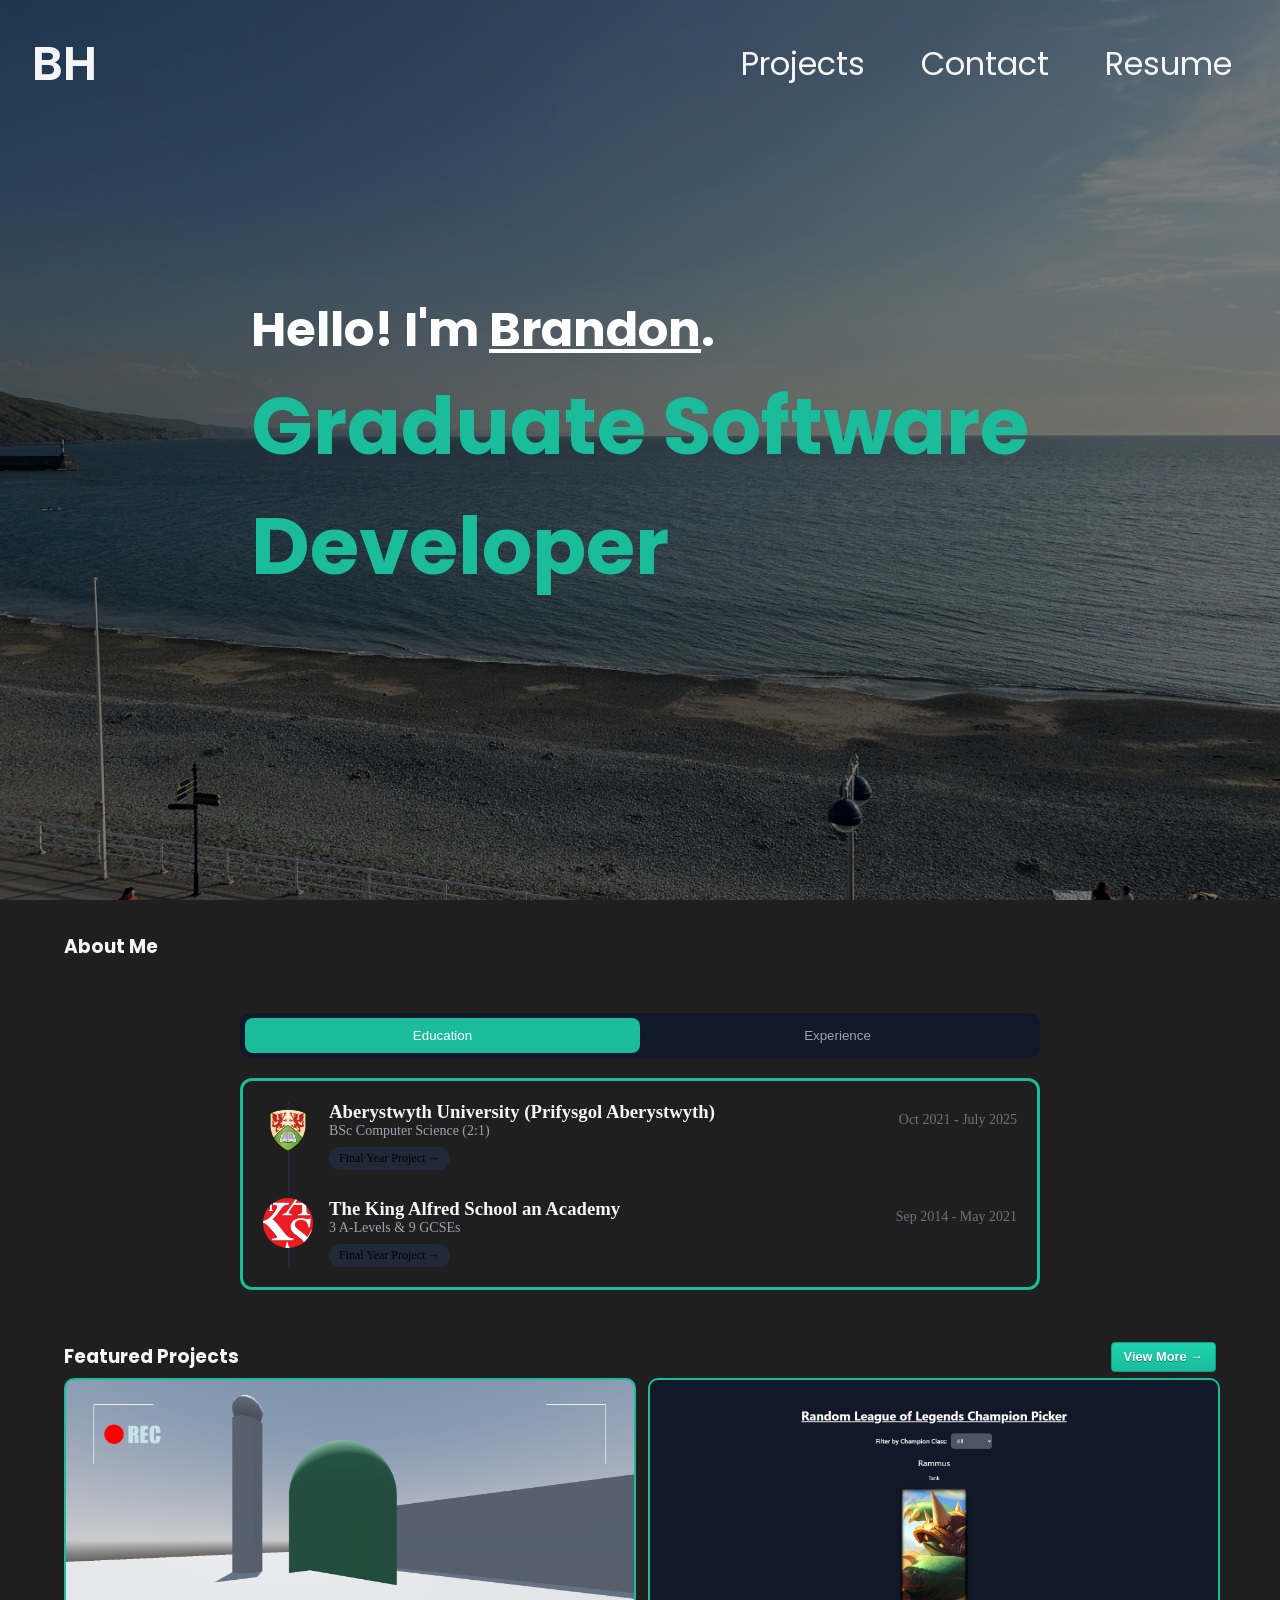
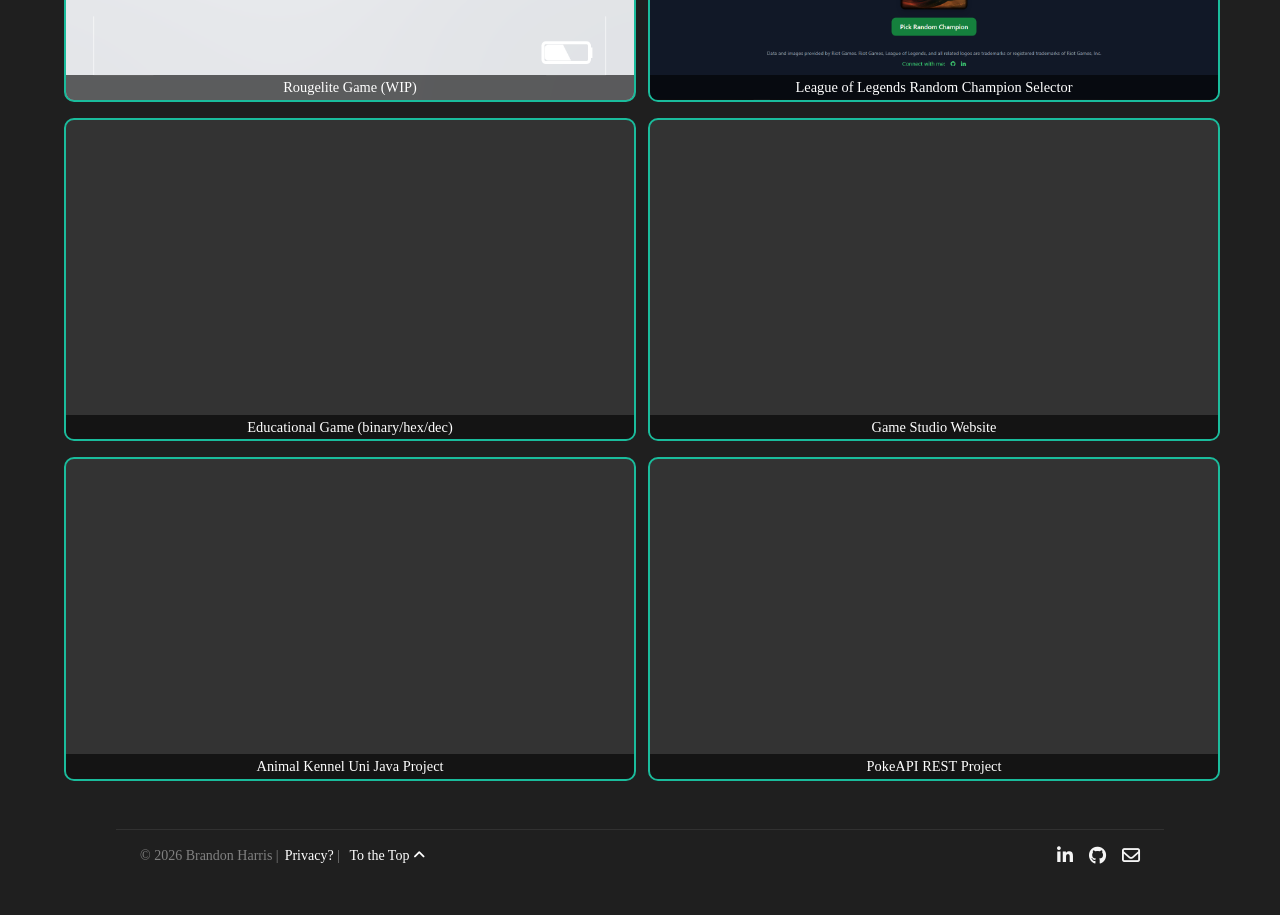
==== commit 2a4bdbef: "Added featured projects" ====
--- a/index.html
+++ b/index.html
@@ -7,6 +7,7 @@
 	<meta name="viewport" content="width=device-width, initial-scale=1.0">
 	<link rel="stylesheet" href="styles/styles.css">
 	<link rel="stylesheet" href="styles/home.css">
+	<link rel="stylesheet" href="styles/projects.css">
 	<link rel="stylesheet" href="https://cdnjs.cloudflare.com/ajax/libs/font-awesome/6.5.0/css/all.min.css">
 </head>
 
@@ -98,8 +99,9 @@
 		<section>
 			<div class="heading-grid">
 				<h1>Featured Projects</h1>
-				<a class="btn" href="./projects">View More &rarr;</a>
+				<a class="btn" style="margin-bottom: 0.5em;" href="./projects">View More &rarr;</a>
 			</div>
+			<div class="project-list" data-featured="true"></div>
 		</section>
 
 	</article></main>
@@ -109,5 +111,6 @@
 	<!-- Scripts Here -->
 	<script src="/scripts/baseElements.js"></script>
 	<script src="/scripts/tabs.js"></script>
+	<script src="/scripts/projects.js"></script>
 </body>
 </html>
--- a/styles/styles.css
+++ b/styles/styles.css
@@ -6,8 +6,6 @@
 */
 
 /* Google Fonts */
-@import url(https://fonts.googleapis.com/css?family=Anonymous+Pro);
-@import url('https://fonts.googleapis.com/css2?family=Akaya+Kanadaka&display=swap');
 @import url('https://fonts.googleapis.com/css2?family=Poppins:ital,wght@0,100;0,200;0,300;0,400;0,500;0,600;0,700;0,800;0,900;1,100;1,200;1,300;1,400;1,500;1,600;1,700;1,800;1,900&display=swap');
 
 :root {
@@ -18,7 +16,7 @@
     --max-width: 1600px;
     --nav-content-height: 64px;
     --nav-padding-y: 32px;
-    --navbar-total-height: var(--nav-content-height) + (var(--nav-padding-y) * 2);
+    --navbar-total-height: calc(var(--nav-content-height) + (var(--nav-padding-y) * 2));
     --text-colour: whitesmoke;
 }
 
@@ -38,6 +36,11 @@
 
 p{
     color: var(--text-colour);
+}
+
+article h1{
+  color: whitesmoke;
+  font-family: 'Poppins', sans-serif;
 }
 
 .navbar {
@@ -52,12 +55,13 @@
     margin: 0;
     height: var(--nav-content-height);
     padding: var(--nav-padding-y) 0;
-
-    animation: nav-transparent linear both;
-    animation-timeline: scroll();
-    animation-range: 0px 100px;
-
+    background-color: transparent;
     font-family: 'Poppins', sans-serif;
+}
+
+.navbar.solid{
+    background-color: var(--default-element-colour);
+    box-shadow: 0 2px 4px rgba(0, 0, 0, 0.1);
 }
 
 @keyframes nav-transparent {
@@ -79,11 +83,20 @@
 }
 
 .navbar-logo{
-    font-size: xx-large;
+    font-size: xxx-large;
     font-weight: 600;
     color: whitesmoke;
     text-decoration: none;
     cursor: pointer;
+}
+
+.navbar-logo:hover{
+    background: linear-gradient(var(--style-colour), #147a66);
+    background-clip: text;
+    -webkit-background-clip: text;
+
+    color: transparent;
+    -webkit-text-fill-color: transparent;
 }
 
 .navbar-container .navbar-menu{
@@ -159,24 +172,6 @@
 	margin-right: 1vw;
 }
 
-.fancy {
-  position: relative;
-  white-space: nowrap;
-}
-.fancy:after {
-    --deco-height: 0.3125em;
-    content: "";
-    position: absolute;
-    left: 0;
-    right: 0;
-    bottom: calc(var(--deco-height) * -0.625);
-    height: var(--deco-height);
-    background-image: url("data:image/svg+xml,%3Csvg width='100' height='64' fill='none' xmlns='http://www.w3.org/2000/svg'%3E%3Cg clip-path='url(%23a)'%3E%3Cpath d='M-17 30.5C-1 22 72-4 54 13 37.9 28.2-2.5 57.5 16 55.5s72-29 104-40' stroke='%2300FDCF' stroke-width='10'/%3E%3C/g%3E%3Cdefs%3E%3CclipPath id='a'%3E%3Cpath fill='%23fff' d='M0 0h100v64H0z'/%3E%3C/clipPath%3E%3C/defs%3E%3C/svg%3E%0A");
-    background-size: auto 100%;
-    background-repeat: round;
-    background-position: 0em;
-}
-
 .base-box p {
     font-size: clamp(1rem, 1.5vw, 1.25rem);
     margin-left: 1vw;
@@ -206,12 +201,13 @@
 }
 
 .btn {
-    margin-left: 1vw;
+    display: inline-flex;
+    align-items: center;
+    justify-content: center;
     background: linear-gradient(to bottom, #1dd2af 5%, #1abc9c 100%);
     background-color: #1abc9c;
     border-radius: 4px;
     border: 1px solid #159d82;
-    display: inline-block;
     cursor: pointer;
     color: #ffffff;
     font-family: Arial;
@@ -284,22 +280,6 @@
 .footer-icons a:hover {
     color: var(--style-colour);
 }
-      /* Mobile behavior */
-    @media (max-width: 640px) {
-      .footer {
-        flex-direction: column;
-        text-align: center;
-      }
-
-      .footer-icons {
-        order: -1; /* move icons above text */
-        justify-content: center;
-      }
-
-      .footer-left {
-        width: 100%;
-      }
-    }
 
 @media (max-width: 880px) {
     .navbar-container .navbar-menu{
@@ -328,7 +308,28 @@
 
     .project-card {
         width: 80vw;
-    }
-
-
+    }   
+}
+
+@media (max-width: 640px) {
+    .footer {
+    flex-direction: column-reverse;
+    text-align: center;
+    }
+
+    .footer-icons {
+    justify-content: center;
+    }
+
+    .footer-left {
+    width: 100%;
+    }
+}
+
+/* Accessibility - Motion sensitivity */
+@media (prefers-reduced-motion: reduce) {
+  * {
+    animation: none !important;
+    transition: none !important;
+  }
 }
--- a/styles/projects.css
+++ b/styles/projects.css
@@ -0,0 +1,253 @@
+/* Modal */
+.modal {
+    display: none;
+    position: fixed;
+    z-index: 1000;
+    left: 0;
+    top: 0;
+    width: 100%;
+    height: 100%;
+    overflow: auto;
+    background-color: rgba(0, 0, 0, 0.7);
+    animation: fadeIn 0.3s ease-in-out;
+}
+
+.modal-content {
+    background-color: #333;
+    color: white;
+    margin: 8% auto;
+    padding: 25px 35px;
+    border-radius: 12px;
+    border: 2px solid #1abc9c;
+    width: min(90%, 44rem);
+    box-shadow: 0 0 25px rgba(0, 0, 0, 0.5);
+    animation: slideUp 0.3s ease-in-out;
+    font-family: 'Anonymous Pro', monospace;
+}
+
+.close {
+    color: #aaa;
+    float: right;
+    font-size: 28px;
+    font-weight: bold;
+    cursor: pointer;
+    transition: color 0.2s ease;
+}
+
+.close:hover { color: #1abc9c; }
+
+@keyframes fadeIn {
+    from { opacity: 0; }
+    to { opacity: 1; }
+}
+
+@keyframes slideUp {
+    from {
+        transform: translateY(30px);
+        opacity: 0;
+    }
+    to {
+        transform: translateY(0);
+        opacity: 1;
+    }
+}
+
+body.modal-open { overflow: hidden; }
+
+.modal-images {
+  display: flex;
+  flex-wrap: wrap;
+  justify-content: center;
+  gap: 1rem;
+  margin-top: 1rem;
+}
+
+.modal-images img {
+  width: 200px;
+  height: auto;
+  border-radius: 10px;
+  box-shadow: 0 0 10px rgba(0,0,0,0.3);
+  transition: transform 0.2s;
+}
+
+.modal-images img:hover { transform: scale(1.05); }
+
+/* Projects */
+
+#projects {
+    position: relative;
+}
+
+.project-list {
+    display: grid;
+    grid-template-columns: repeat(2, minmax(0, 1fr));
+    gap: 1em;
+
+    width: min(90vw, var(--max-width));
+    margin: 0 auto 1em auto;
+}
+
+.project-card {
+    width: 100%;
+    aspect-ratio: 16 / 9;
+
+    border-radius: 0.625em;
+    overflow: hidden;
+    cursor: pointer;
+    position: relative;
+
+    border: 2px solid #1abc9c;
+    background-color: #333;
+    background-size: cover;
+    background-position: center;
+
+    display: flex;
+    align-items: flex-end;
+
+    transition:
+        transform 0.2s,
+        box-shadow 0.2s;
+}
+
+.project-card:hover {
+    transform: scale(1.03);
+    box-shadow: 0 0 10px #1abc9c;
+    z-index: 10;
+}
+
+.project-card p {
+    background: rgba(0,0,0,0.6);
+    width: 100%;
+    text-align: center;
+    margin: 0;
+    padding: 0.25em;
+    font-size: 0.9em;
+    color: white;
+}
+
+#reveal-btn {
+  display: block;
+  margin: 0 auto 1em auto;
+}
+
+/* Filter wrapper sits above the box */
+.filter-wrapper {
+    position: relative; /* so dropdown is positioned relative to button */
+    margin-left: 5vw;   /* aligns with box margins */
+    margin-right: 5vw;
+    margin-bottom: 1em; /* spacing above the box */
+    z-index: 200;       /* floats above everything */
+}
+
+/* Filter Toggle Button */
+.filter-btn {
+    padding: 0.5em 1em;
+    border: 1px solid #1abc9c;
+    border-radius: 0.5em;
+    background: #333;
+    color: white;
+    cursor: pointer;
+    font-size: clamp(0.9rem, 1.2vw, 1rem);
+    transition: background .2s, color .2s;
+}
+
+.filter-btn:hover {
+    background: #1abc9c;
+    color: black;
+}
+
+/* Dropdown Menu */
+.filter-wrapper {
+    position: relative;   /* relative positioning for the dropdown */
+    display: flex;
+    justify-content: flex-end; /* aligns button to the right */
+    margin-left: 5vw;     /* same horizontal margin as box */
+    margin-right: 5vw;
+    margin-bottom: 1em;   /* spacing above box */
+    width: calc(100% - 10vw); /* matches box width */
+    z-index: 200;
+}
+
+/* Filter button */
+.filter-btn {
+    padding: 0.5em 1em;
+    border: 1px solid #1abc9c;
+    border-radius: 0.5em;
+    background: #333;
+    color: white;
+    cursor: pointer;
+    font-size: clamp(0.9rem, 1.2vw, 1rem);
+    transition: background .2s, color .2s;
+}
+
+.filter-btn:hover {
+    background: #1abc9c;
+    color: black;
+}
+
+/* Dropdown Menu */
+.filter-menu {
+    position: absolute;
+    top: 100%;
+    right: 0;
+
+    background: #333;
+    border: 1px solid #1abc9c;
+    border-radius: 0.75em;
+    padding: 0.75em;
+
+    min-width: 12rem;
+    max-width: min(90vw, 26rem);
+
+    display: grid;
+    grid-template-columns: repeat(auto-fill, minmax(min(7rem, 40%), 1fr));
+    gap: 0.5em;
+
+    box-shadow: 0 4px 22px rgba(0,0,0,0.35);
+
+    opacity: 0;
+    pointer-events: none;
+    transform: translateY(-8px);
+    transition: opacity .18s ease, transform .18s ease;
+
+    z-index: 999;
+}
+
+.filter-menu.open {
+    opacity: 1;
+    pointer-events: all;
+    transform: translateY(0);
+}
+
+/* Labels inside dropdown */
+.filter-menu label {
+    display: flex;
+    align-items: center;
+    gap: 0.4em;
+
+    background: #444;
+    padding: 0.5em 0.6em;
+    border-radius: 0.5em;
+    cursor: pointer;
+
+    font-size: clamp(0.8rem, 1vw, 0.95rem);
+    color: white;
+    user-select: none;
+    transition: background .15s ease;
+}
+
+.filter-menu label:hover {
+    background: #555;
+}
+
+.filter-menu input[type="checkbox"] {
+    width: 1rem;
+    height: 1rem;
+    accent-color: #1abc9c;
+}
+
+@media (max-width: 880px) {
+    .project-list {
+        grid-template-columns: 1fr;
+    }
+}
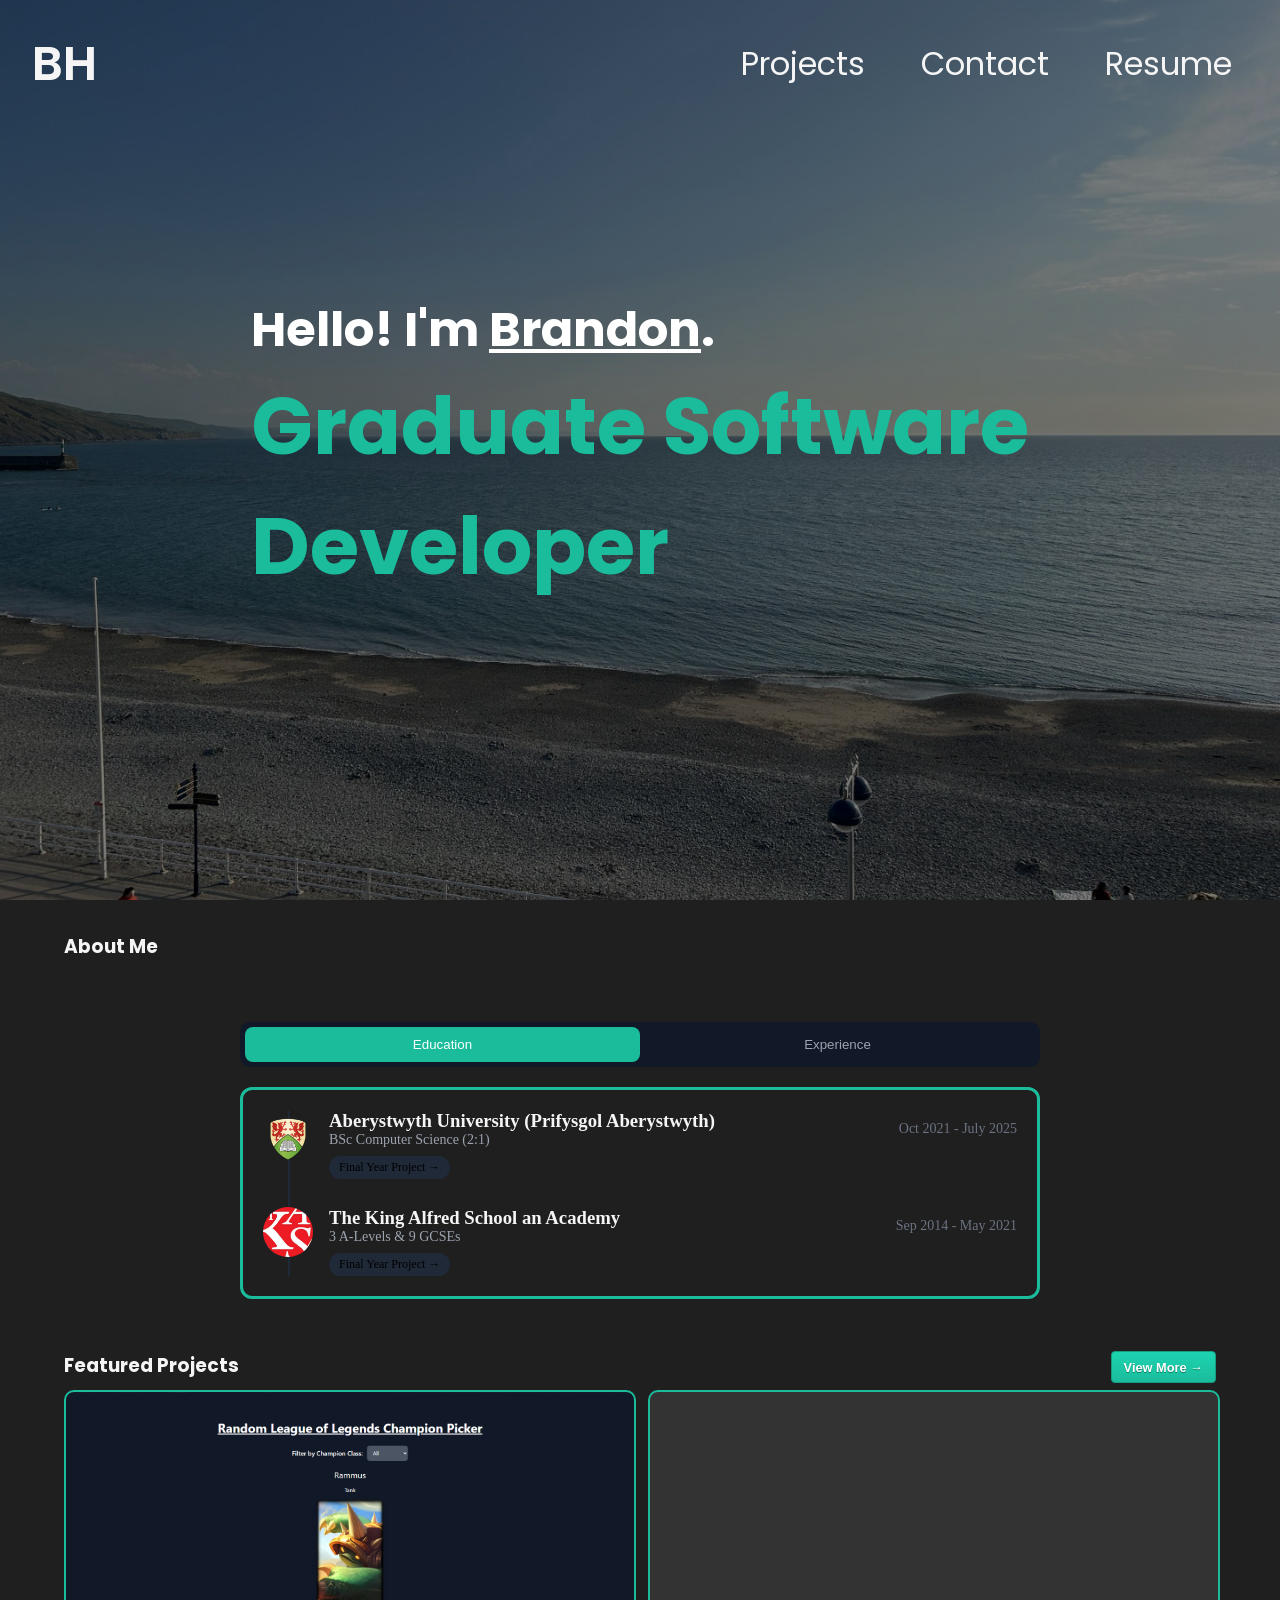
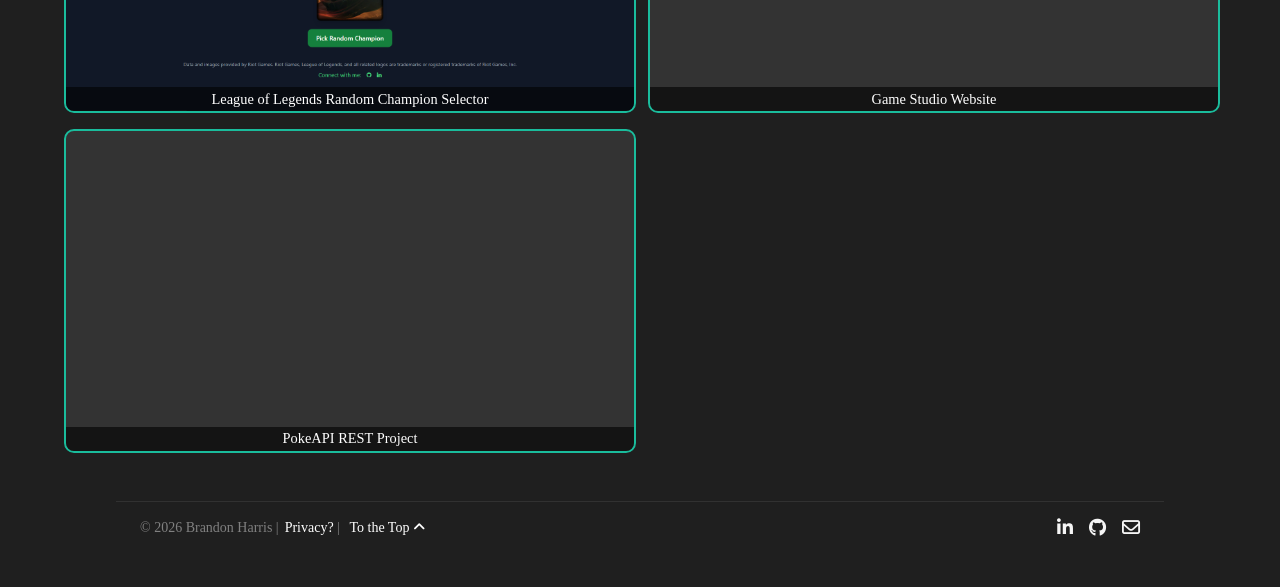
==== commit 18f63904: "Slide-in/put animation added to page content" ====
--- a/index.html
+++ b/index.html
@@ -13,6 +13,7 @@
 
 <body class="home" id="top">
 	<base-nav></base-nav>
+	<div id="main-content">
 	<section class="hero">
 		<div class="hero-content">
 			<div class="hero-text">
@@ -68,7 +69,6 @@
 								<span class="badge">Final Year Project &rarr;</span>
 							</div>
 						</div>
-
 					</div>
 				</div>
 
@@ -104,7 +104,7 @@
 			<div class="project-list" data-featured="true"></div>
 		</section>
 
-	</article></main>
+	</article></main></div>
 	
 	<base-footer></base-footer>
 	
--- a/styles/styles.css
+++ b/styles/styles.css
@@ -41,6 +41,7 @@
 article h1{
   color: whitesmoke;
   font-family: 'Poppins', sans-serif;
+  margin-bottom: 0.5em;
 }
 
 .navbar {
@@ -282,6 +283,10 @@
 }
 
 @media (max-width: 880px) {
+    .visible-on-mobile{
+        visibility: visible;
+    }
+
     .navbar-container .navbar-menu{
         display: none;
         flex-direction: column;
@@ -332,4 +337,39 @@
     animation: none !important;
     transition: none !important;
   }
-}+}
+
+@media(prefers-reduced-motion: no-preference){
+    @view-transition{
+        navigation: auto;
+    }
+
+    ::view-transition-group(page-content){
+        animation-duration: 2s;
+        animation-timing-function: ease;
+    }
+
+    ::view-transition-old(page-content){
+        animation-name: slide-out;
+    }
+
+    ::view-transition-new(page-content){
+        animation-name: slide-in;
+    }
+
+    #main-content{
+        view-transition-name: page-content;
+    }
+
+    @keyframes slide-out{
+        to{
+            transform: translateX(-100vw);
+        }
+    }
+
+    @keyframes slide-in{
+        from{
+            transform: translateX(100vw);
+        }
+    }
+}
--- a/styles/projects.css
+++ b/styles/projects.css
@@ -19,7 +19,7 @@
     padding: 25px 35px;
     border-radius: 12px;
     border: 2px solid #1abc9c;
-    width: min(90%, 44rem);
+    max-width: 70vw;
     box-shadow: 0 0 25px rgba(0, 0, 0, 0.5);
     animation: slideUp 0.3s ease-in-out;
     font-family: 'Anonymous Pro', monospace;
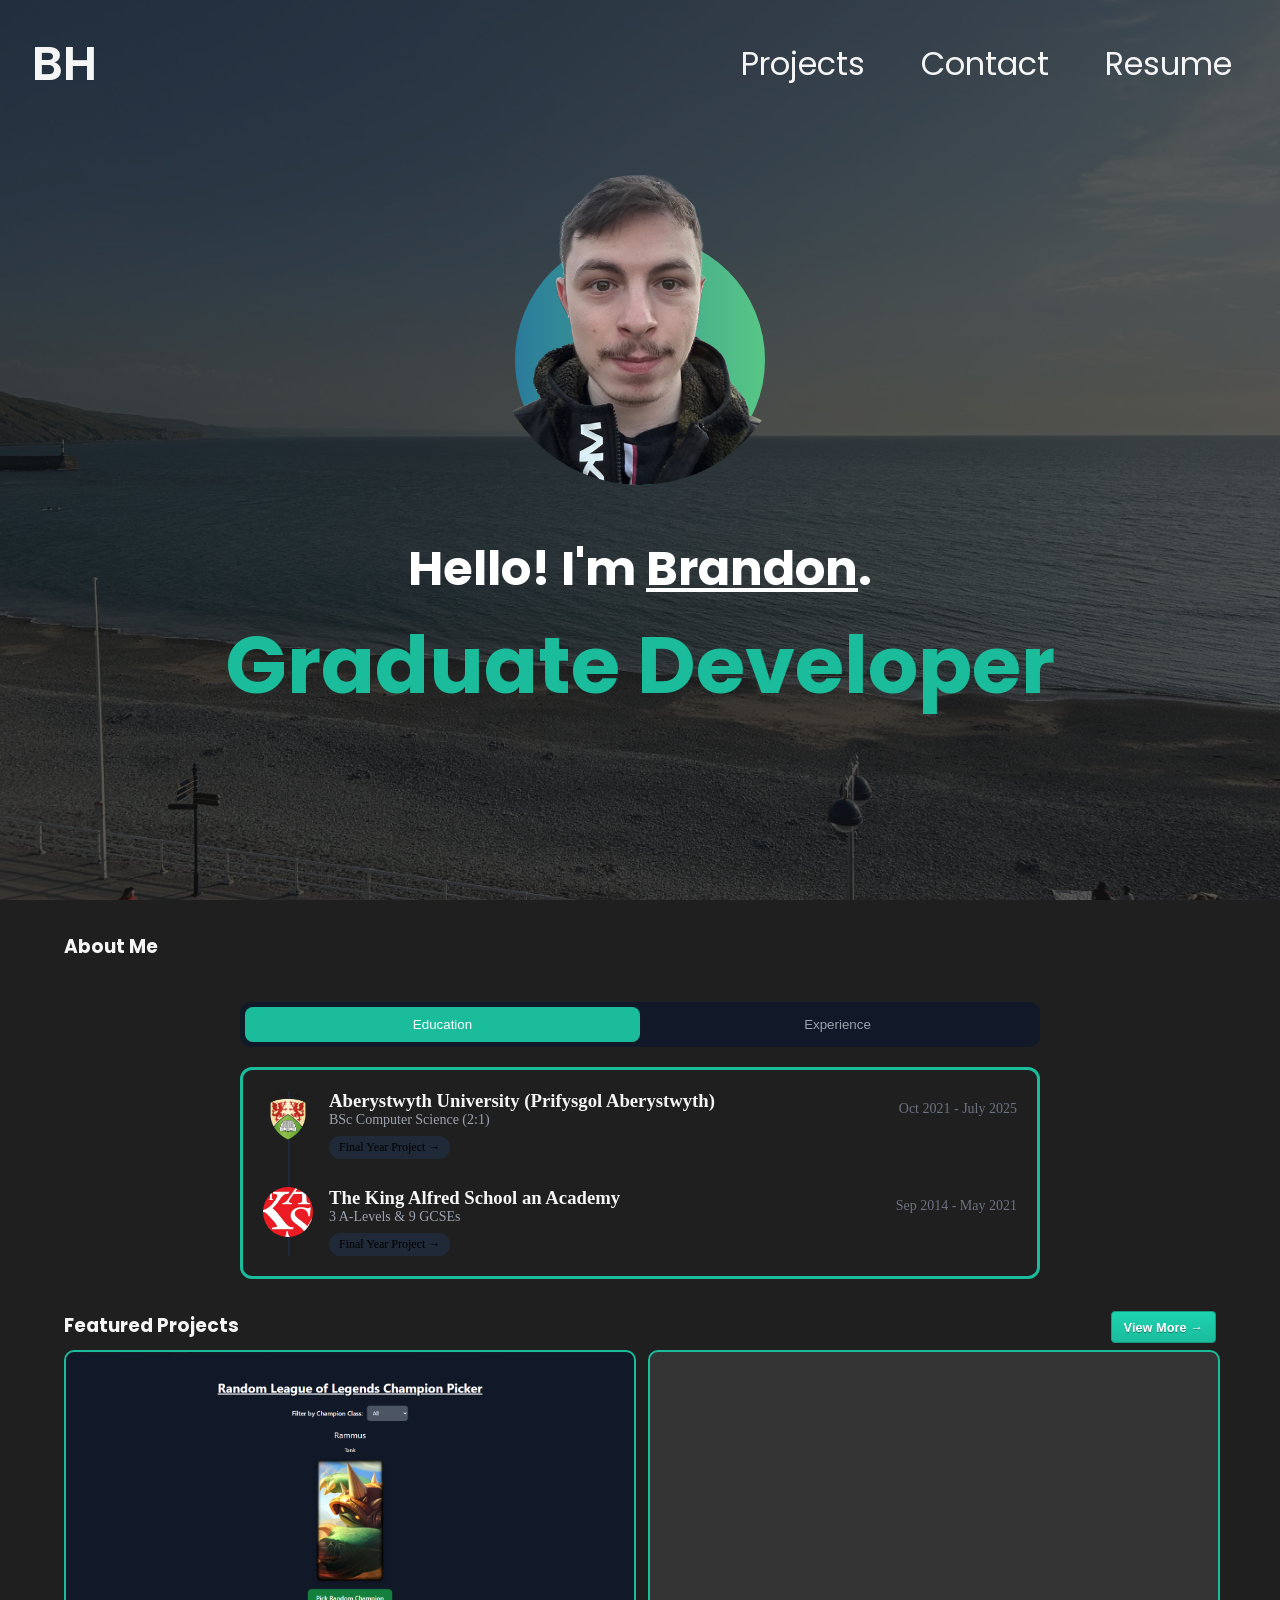
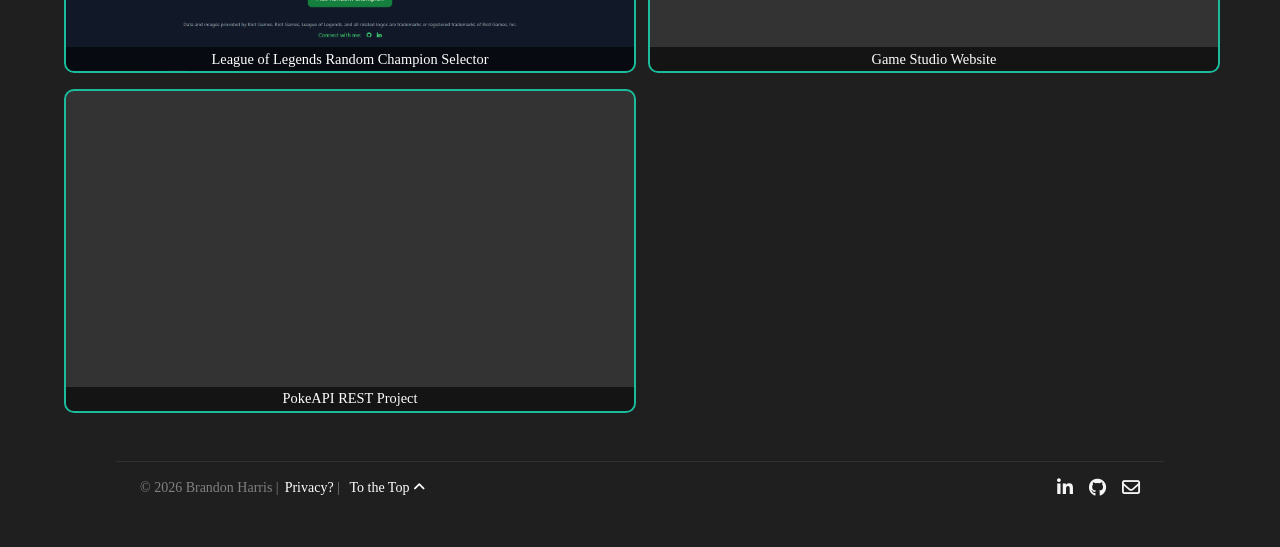
==== commit 981a8bf7: "Home page styling edits" ====
--- a/index.html
+++ b/index.html
@@ -18,9 +18,13 @@
 		<div class="hero-content">
 			<div class="hero-text">
 				<h1>Hello! I'm <span style="text-decoration: underline;">Brandon</span>.</h1>
-				<h2>Graduate Software</h2>
-				<h2>Developer</h2>
+				<h2>Graduate Developer</h2>
 			</div>
+			<div class="avatar-wrapper">
+				<img src="./images/me.png" class="avatar" alt="Image of me!">
+				<div class="avatar-bg"></div>
+			</div>
+			
 		</div>
 	</section>
 
@@ -29,6 +33,11 @@
 	<main><article>
 		<section>
 			<h1>About Me</h1>
+
+			<div class="avatar-wrapper">
+				<img src="./images/me.png" class="avatar" alt="Image of me!">
+				<div class="avatar-bg"></div>
+			</div>
 		</section>
 
 		<div class="auto-pad"></div>
@@ -41,7 +50,6 @@
 
 				<div id="education" class="tab-content active">
 					<div class="big-card">
-						
 						<div class="item">
 							<img src="./images/aber_logo.png" class="logo" alt="Aberystwyth University logo">
 							<div class="right">
--- a/styles/styles.css
+++ b/styles/styles.css
@@ -63,15 +63,6 @@
 .navbar.solid{
     background-color: var(--default-element-colour);
     box-shadow: 0 2px 4px rgba(0, 0, 0, 0.1);
-}
-
-@keyframes nav-transparent {
-    from {
-        background-color: transparent;
-    }
-    to {
-        background-color: var(--default-element-colour);
-    }
 }
 
 .navbar-container{
--- a/styles/home.css
+++ b/styles/home.css
@@ -1,6 +1,8 @@
 :root {
   --logo-size: 50px;
   --timeline-x: calc(var(--logo-size) / 2);
+  --avatar-diameter: 300px;
+  --avatar-bg-diameter: 250px;
 }
 
 body.home {
@@ -13,6 +15,7 @@
   background-size: cover;
   background-position: center;
   background-repeat: no-repeat;
+  background-color: var(--default-element-colour);
 
   display: flex;
   align-items: center;
@@ -29,20 +32,20 @@
   content: "";
   position: absolute;
   inset: 0;
-  background: rgba(0, 0, 0, 0.5); /* dark overlay */
+  background: rgba(20, 20, 20, 0.7); /* dark overlay */
 }
 
 .hero-content{
   display: flex;
   margin: auto;
-
-  gap: 12rem;
+  flex-direction: row;
+  gap: 5rem;
   align-items: center;
 }
 
 .hero-content .hero-text {
   position: relative;
-  text-align: left;
+  text-align: center;
 }
 
 .hero-content .hero-text h1{
@@ -56,6 +59,44 @@
     font-family: 'Poppins', sans-serif;
 }
 
+.hero .avatar-wrapper{
+  position: relative;
+  display: grid;
+  z-index: 1;
+  place-items: center;
+}
+
+.avatar, .avatar-bg{
+  grid-column: 1;
+  grid-row: 1;
+  border-radius: 100%;
+}
+
+.avatar{
+  position: relative;
+  display: inline-block;
+  max-width: var(--avatar-diameter);
+  height: auto;
+  border-radius: 100%;
+  z-index: 1;
+}
+
+.avatar-bg{
+  position: relative;
+  width: var(--avatar-bg-diameter);
+  height: var(--avatar-bg-diameter);
+  background: linear-gradient(90deg,rgba(42, 123, 155, 1) 0%, rgba(87, 199, 133, 1) 100%);
+  top: 30px;
+}
+
+.avatar-bg:hover{
+  background: linear-gradient(90deg,rgba(42, 123, 155, 1) 0%, rgba(87, 199, 133, 1) 100%);
+}
+
+section .avatar-wrapper{
+  display: none;
+}
+
 article{
   display: flex;
   flex-direction: column;
@@ -71,9 +112,9 @@
 */
 
 .container {
-  max-width: 800px;
-  margin: 20px auto;
-  padding: 0 16px;
+  max-width: 90vw;
+  margin: auto;
+  width: 800px;
 }
 
 /* Tabs */
@@ -202,11 +243,33 @@
   justify-content: space-between;
 }
 
+@media(max-width: 1350px){
+  .hero-content{
+    flex-direction: column;
+  }
+  .avatar{
+    align-self: center;
+  }
+  .avatar-bg{
+    align-self: center;
+  }
+    
+}
+
+@media(max-width: 1350px){
+  .hero-content{
+    flex-direction: column-reverse;
+    gap: 3rem;
+  }
+}
+
+@media(max-width: 1000px){
+    .hero::before {
+      background: rgba(0, 0, 0, 0.5); /* dark overlay */
+    }
+}
 
 @media (max-width: 880px){
-  .hero-content .hero-text {
-    text-align: center;
-  }
   .hero-content .hero-text h1{
     font-size: clamp(2rem, 5.45vw, 3rem);
   }
@@ -261,5 +324,14 @@
   .heading-grid h1{
     font-size: x-large;
   }
-
-}+}
+
+@media(max-width: 500px){
+  .avatar{
+    max-width: var(--avatar-diameter);
+  }
+  .avatar-bg{
+    width: var(--avatar-bg-diameter);
+    height: var(--avatar-bg-diameter);
+  }
+}
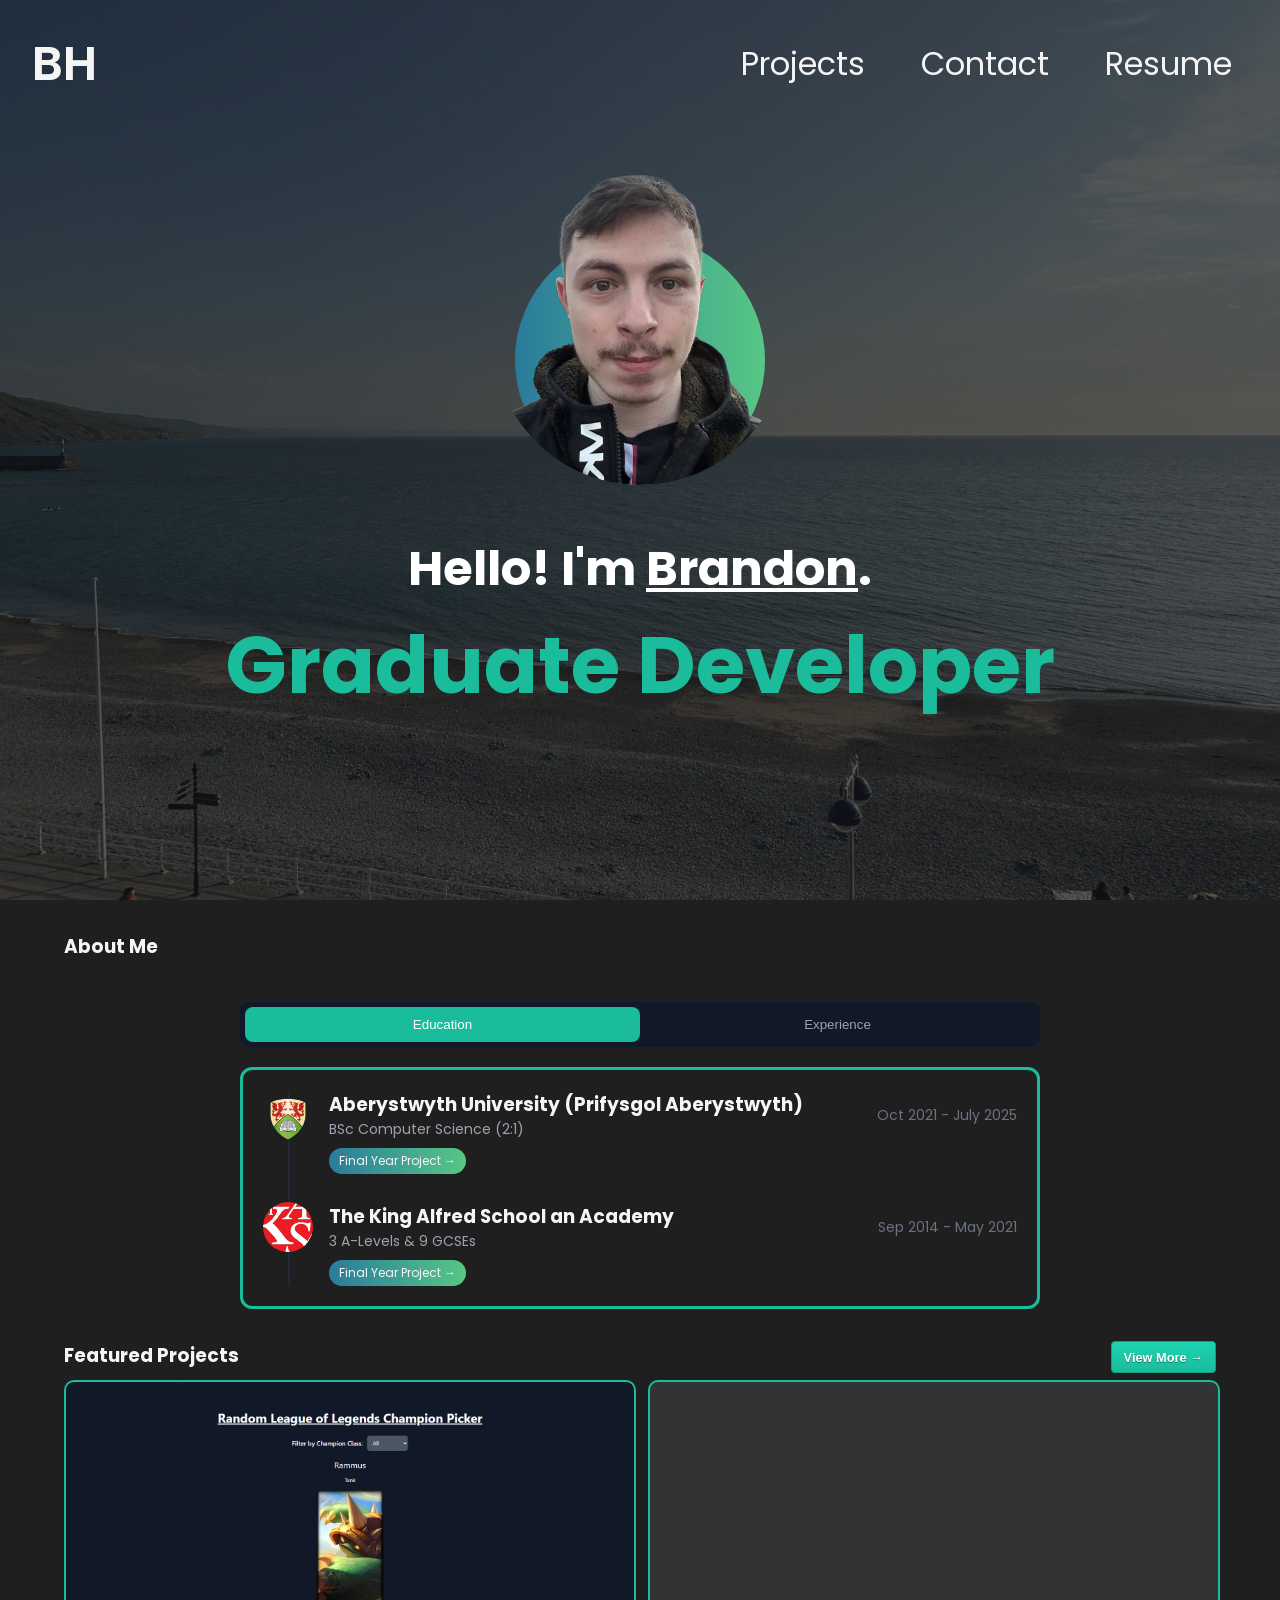
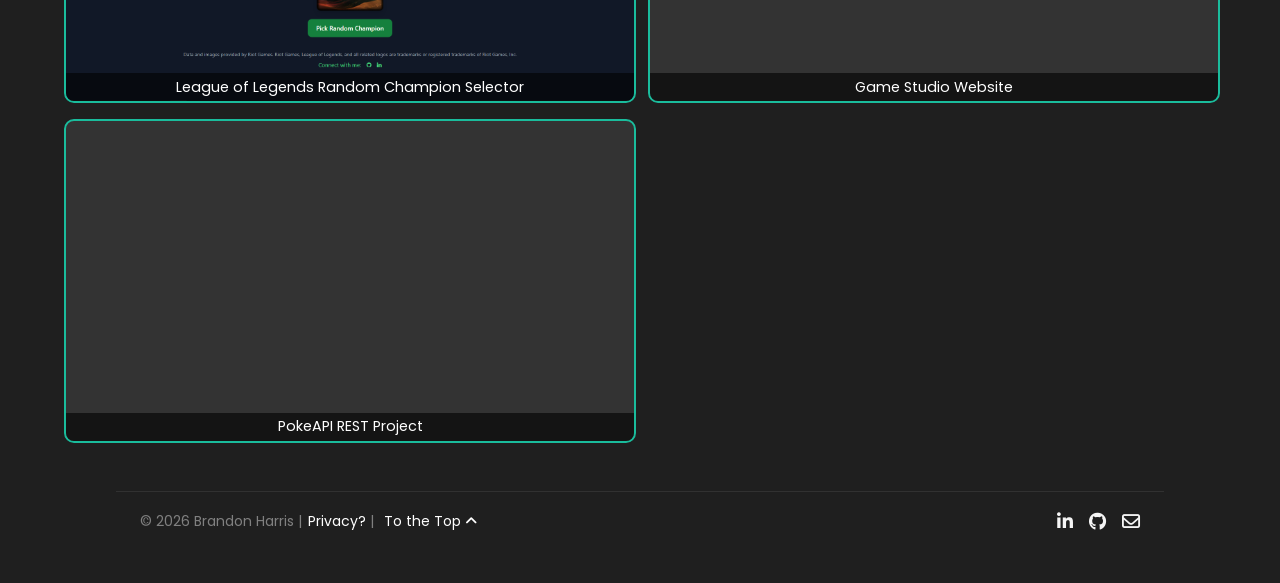
==== commit 4ca9bd18: "Minor style edits" ====
--- a/index.html
+++ b/index.html
@@ -60,7 +60,7 @@
 									</div>
 									<div class="date">Oct 2021 - July 2025</div>
 								</div>
-								<span class="badge">Final Year Project &rarr;</span>
+								<span class="badge"><a href="https://bharris-dev.github.io/uni-project-educational-game/">Final Year Project &rarr;</a></span>
 							</div>
 						</div>
 
@@ -74,7 +74,7 @@
 									</div>
 									<div class="date">Sep 2014 - May 2021</div>
 								</div>
-								<span class="badge">Final Year Project &rarr;</span>
+								<span class="badge"><a href="https://github.com/bharris-dev/Pythagoracer">Final Year Project &rarr;</a></span>
 							</div>
 						</div>
 					</div>
--- a/styles/styles.css
+++ b/styles/styles.css
@@ -211,8 +211,7 @@
 }
 
 .btn:hover, .btn.active {
-    background:linear-gradient(to bottom, #b35252 5%, #b35959 100%);
-    background-color:#b35252; 
+    background: linear-gradient(90deg,rgba(155, 42, 42, 1) 0%, rgba(199, 195, 87, 1) 100%);
     box-shadow: 0px 10px 14px -7px #732727;
     border:1px solid #8f2929;
     text-shadow:0px 1px 0px #8a3d3d;
--- a/styles/home.css
+++ b/styles/home.css
@@ -7,6 +7,7 @@
 
 body.home {
     padding-top: 0;
+    font-family: 'Poppins', sans-serif;
 }
 
 .hero {
@@ -50,13 +51,11 @@
 
 .hero-content .hero-text h1{
     font-size: 3rem;
-    font-family: 'Poppins', sans-serif;
 }
 
 .hero-content .hero-text h2{
     font-size: 5rem;
     color: var(--style-colour);
-    font-family: 'Poppins', sans-serif;
 }
 
 .hero .avatar-wrapper{
@@ -236,6 +235,17 @@
   font-size: 12px;
   margin-top: 8px;
   margin-right: 5px;
+  background: linear-gradient(90deg,rgba(42, 123, 155, 1) 0%, rgba(87, 199, 133, 1) 100%);
+}
+
+.badge:hover{
+  background: linear-gradient(90deg,rgba(42, 123, 155, 1) 0%, rgba(87, 199, 133, 1) 100%);
+  background: linear-gradient(90deg, rgba(155, 42, 42, 1) 0%, rgba(199, 195, 87, 1) 100%);
+}
+
+.badge a{
+  color: whitesmoke;
+  text-decoration: none;
 }
 
 .heading-grid{
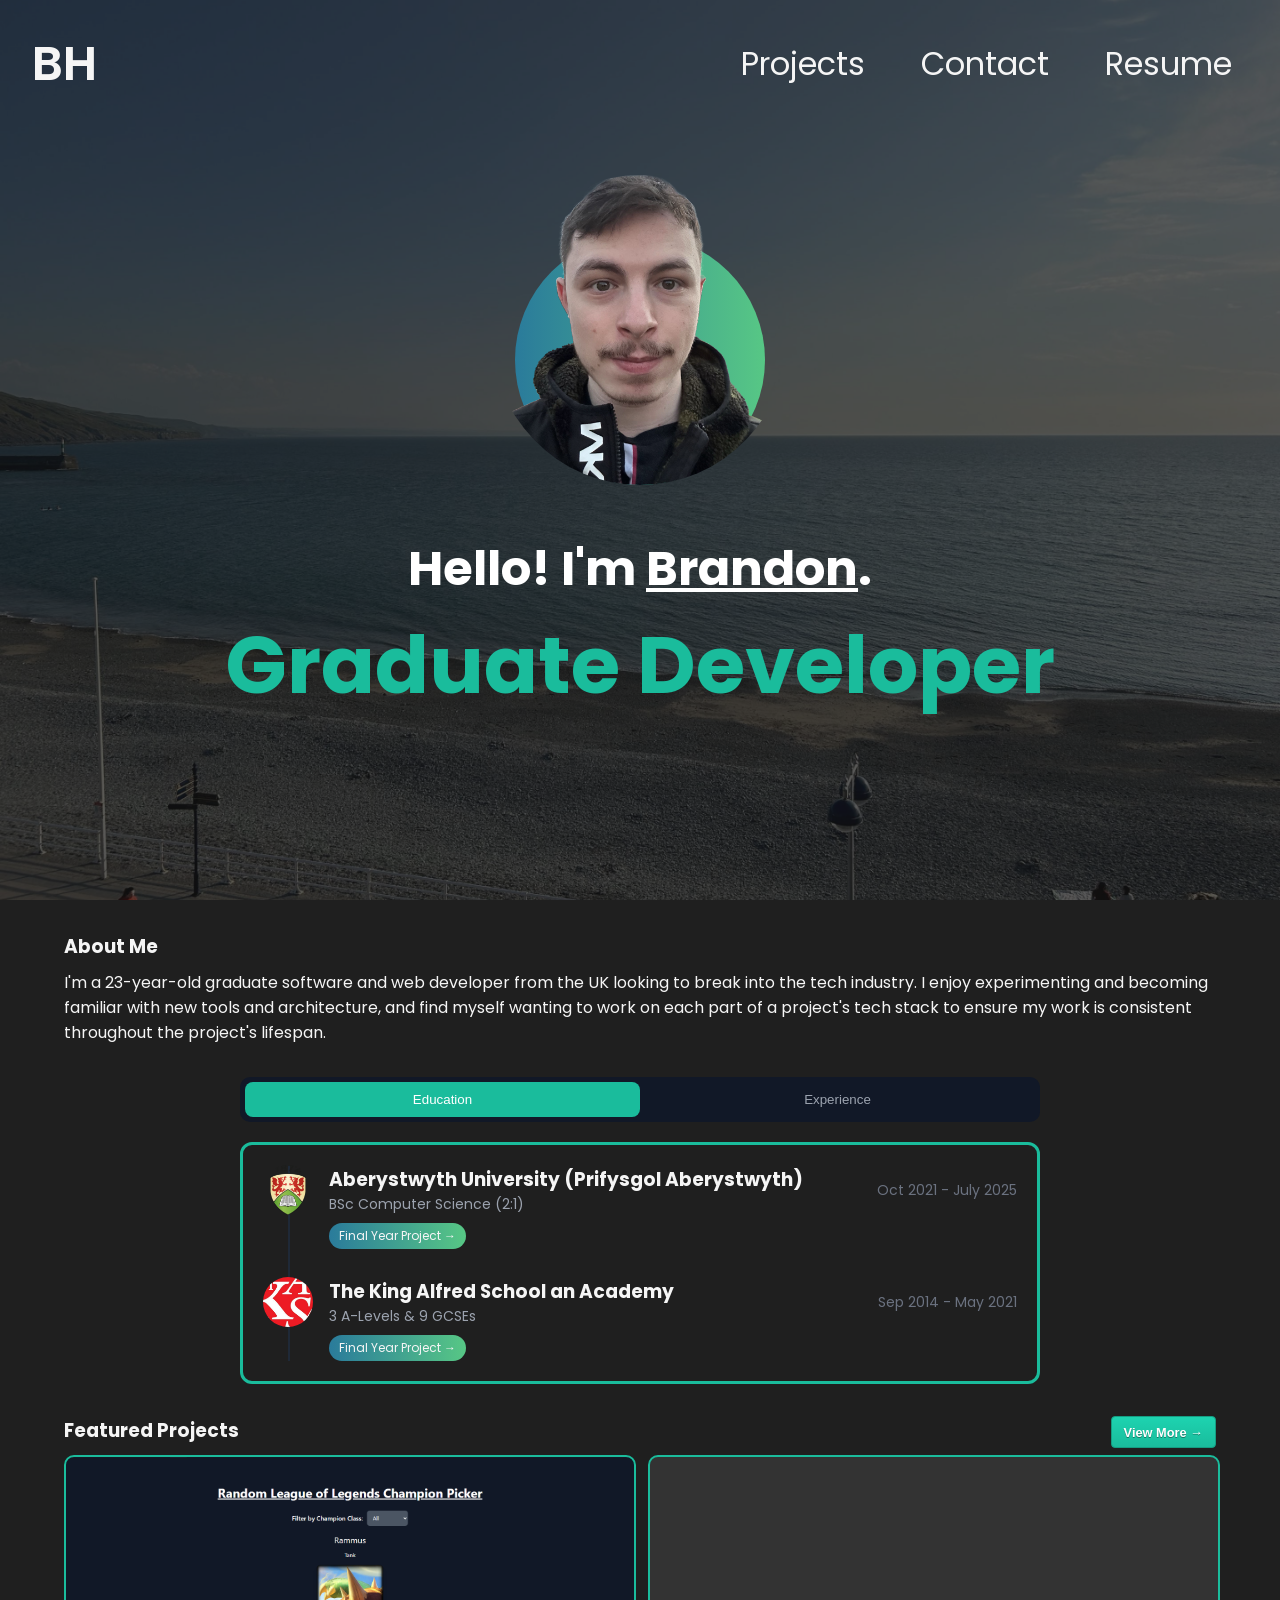
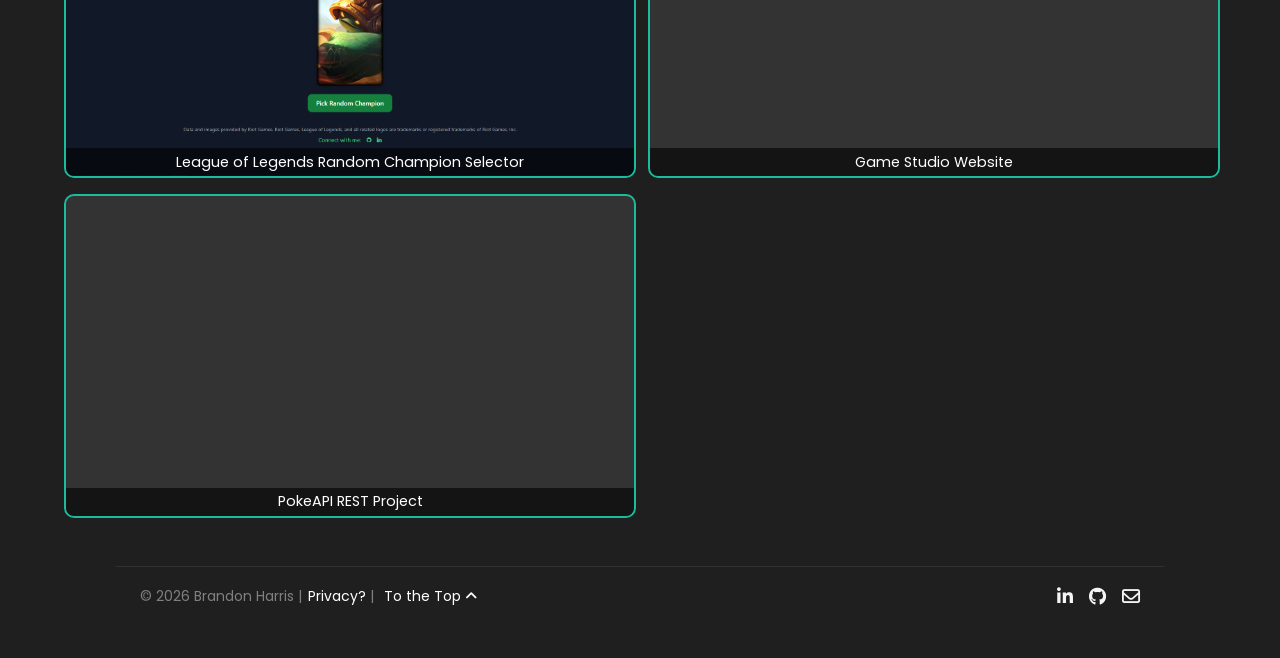
==== commit dbe7520c: "Minor styling adjustments" ====
--- a/index.html
+++ b/index.html
@@ -24,7 +24,6 @@
 				<img src="./images/me.png" class="avatar" alt="Image of me!">
 				<div class="avatar-bg"></div>
 			</div>
-			
 		</div>
 	</section>
 
@@ -33,6 +32,8 @@
 	<main><article>
 		<section>
 			<h1>About Me</h1>
+
+			<p>I'm a 23-year-old graduate software and web developer from the UK looking to break into the tech industry. I enjoy experimenting and becoming familiar with new tools and architecture, and find myself wanting to work on each part of a project's tech stack to ensure my work is consistent throughout the project's lifespan.</p>
 
 			<div class="avatar-wrapper">
 				<img src="./images/me.png" class="avatar" alt="Image of me!">
@@ -60,7 +61,7 @@
 									</div>
 									<div class="date">Oct 2021 - July 2025</div>
 								</div>
-								<span class="badge"><a href="https://bharris-dev.github.io/uni-project-educational-game/">Final Year Project &rarr;</a></span>
+								<a class="badge" href="https://bharris-dev.github.io/uni-project-educational-game/">Final Year Project &rarr;</a>
 							</div>
 						</div>
 
@@ -74,7 +75,7 @@
 									</div>
 									<div class="date">Sep 2014 - May 2021</div>
 								</div>
-								<span class="badge"><a href="https://github.com/bharris-dev/Pythagoracer">Final Year Project &rarr;</a></span>
+								<a class="badge" href="https://github.com/bharris-dev/Pythagoracer">Final Year Project &rarr;</a>
 							</div>
 						</div>
 					</div>
--- a/styles/styles.css
+++ b/styles/styles.css
@@ -27,6 +27,7 @@
 body{
     background-color: var(--default-element-colour);
     padding-top: calc(var(--navbar-total-height));
+    font-family: 'Poppins', sans-serif;
 }
 
 * {
--- a/styles/home.css
+++ b/styles/home.css
@@ -7,7 +7,6 @@
 
 body.home {
     padding-top: 0;
-    font-family: 'Poppins', sans-serif;
 }
 
 .hero {
@@ -78,6 +77,7 @@
   height: auto;
   border-radius: 100%;
   z-index: 1;
+  pointer-events: none;
 }
 
 .avatar-bg{
@@ -89,7 +89,7 @@
 }
 
 .avatar-bg:hover{
-  background: linear-gradient(90deg,rgba(42, 123, 155, 1) 0%, rgba(87, 199, 133, 1) 100%);
+  background: linear-gradient(90deg,rgba(155, 42, 42, 1) 0%, rgba(199, 195, 87, 1) 100%);
 }
 
 section .avatar-wrapper{
@@ -156,6 +156,7 @@
   border-radius: 12px;
   padding: 20px;
   position: relative;
+  text-wrap: balance;
 }
 
 /* Timeline line */
@@ -214,6 +215,8 @@
 .date {
   color: #6b7280;
   font-size: 14px;
+  flex-shrink: 0;
+  margin-left: 20px;
 }
 
 /* Lists */
@@ -229,23 +232,20 @@
 /* Badge */
 .badge {
   display: inline-block;
-  padding: 4px 10px;
   background: #1f2937;
   border-radius: 999px;
   font-size: 12px;
   margin-top: 8px;
   margin-right: 5px;
   background: linear-gradient(90deg,rgba(42, 123, 155, 1) 0%, rgba(87, 199, 133, 1) 100%);
-}
-
-.badge:hover{
-  background: linear-gradient(90deg,rgba(42, 123, 155, 1) 0%, rgba(87, 199, 133, 1) 100%);
-  background: linear-gradient(90deg, rgba(155, 42, 42, 1) 0%, rgba(199, 195, 87, 1) 100%);
-}
-
-.badge a{
   color: whitesmoke;
   text-decoration: none;
+  padding: 4px 10px;
+}
+
+.badge:hover{
+  background: #9b2a2a;
+  background: linear-gradient(90deg, rgba(155, 42, 42, 1) 0%, rgba(199, 195, 87, 1) 100%);
 }
 
 .heading-grid{
@@ -319,6 +319,7 @@
 
   .date {
     font-size: 13px;
+    margin-left: 0;
   }
 
   /* Slightly tighter spacing */
